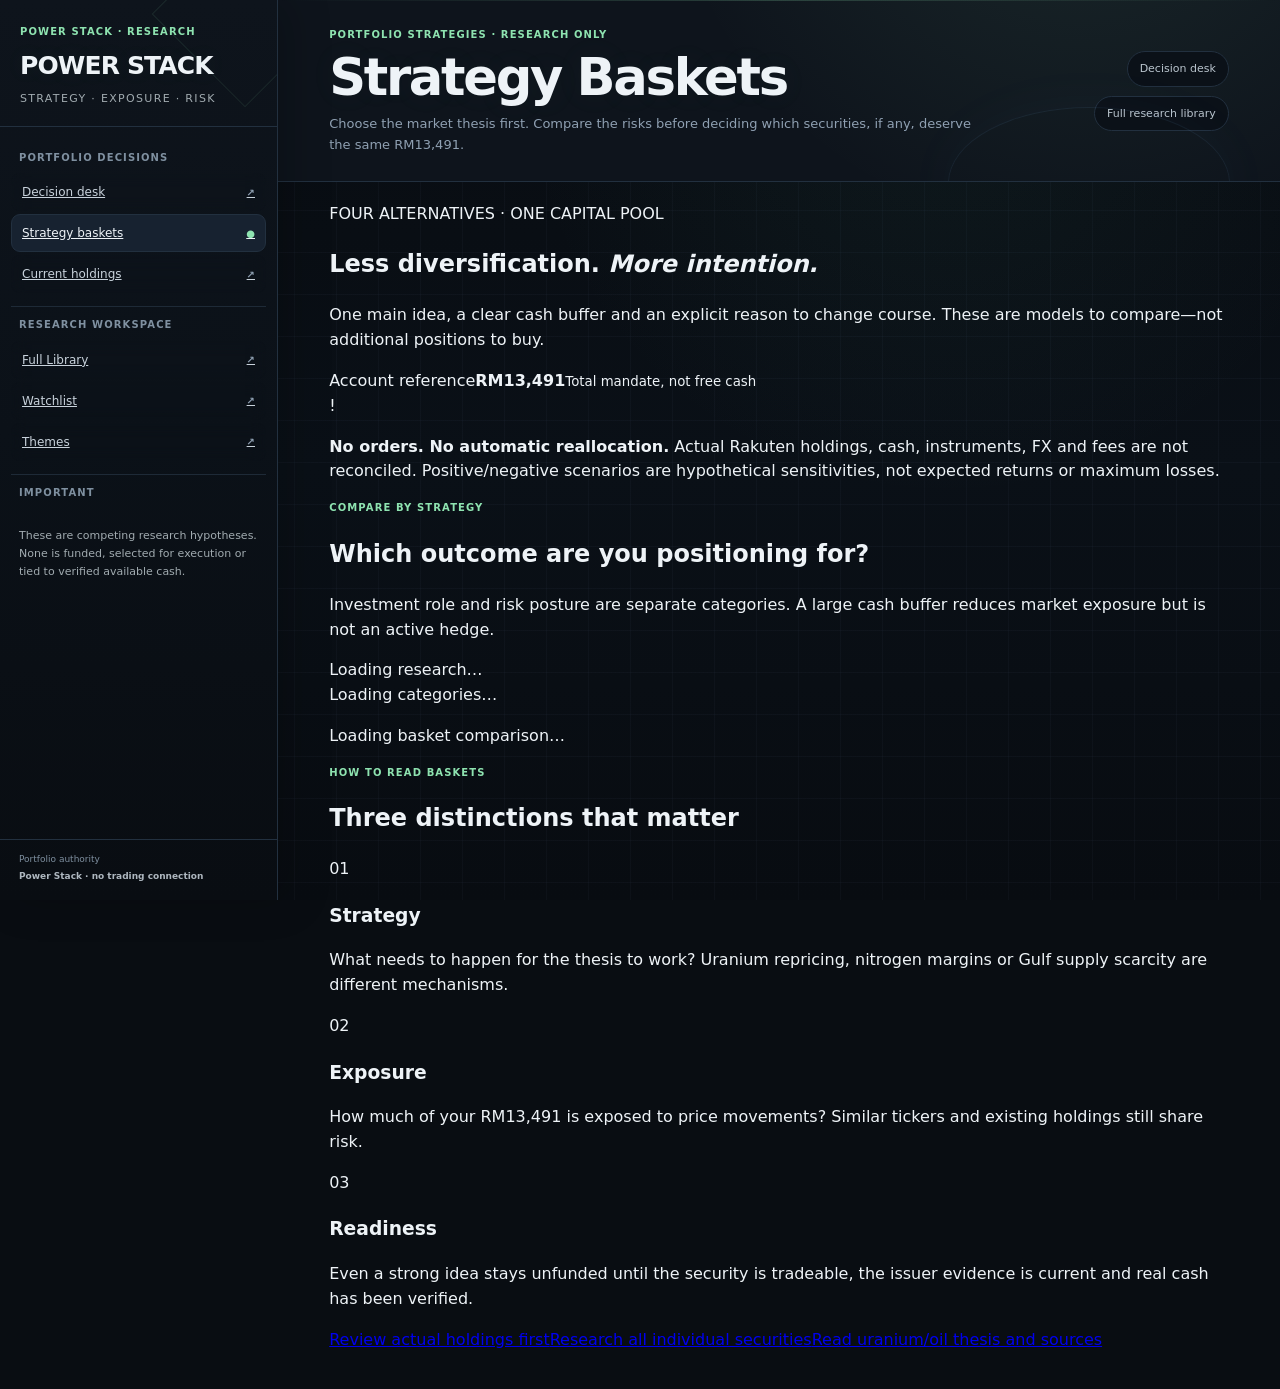
==== baskets.html @ 25b66f62 "Add dedicated research Basket Lab with explicit portfolio role and risk categories" ====
<!doctype html>
<html lang="en">
<head>
<meta charset="utf-8">
<meta name="viewport" content="width=device-width,initial-scale=1">
<meta name="description" content="Compare four mutually exclusive, research-only RM13,491 Power Stack portfolio strategies by conviction, risk and evidence gates.">
<title>Strategy Baskets · Power Stack</title>
<link rel="stylesheet" href="styles.css">
<link rel="stylesheet" href="ps-ux.css">
<link rel="stylesheet" href="baskets.css">
</head>
<body class="ps-deep-ux">
<div class="app-shell">
<aside class="sidebar">
<div class="brand-block"><div class="eyebrow">POWER STACK · RESEARCH</div><div class="brand">POWER STACK</div><div class="brand-sub">STRATEGY · EXPOSURE · RISK</div></div>
<nav class="side-scroll" aria-label="Research navigation">
<section class="side-section"><div class="side-heading">Portfolio decisions</div><div class="side-nav">
<a class="nav-item" href="index.html"><span class="nav-top"><span>Decision desk</span><b>↗</b></span></a>
<a class="nav-item active" aria-current="page" href="baskets.html"><span class="nav-top"><span>Strategy baskets</span><b>●</b></span></a>
<a class="nav-item" href="holdings.html"><span class="nav-top"><span>Current holdings</span><b>↗</b></span></a>
</div></section>
<section class="side-section"><div class="side-heading">Research workspace</div><div class="side-nav">
<a class="nav-item" href="research-library.html"><span class="nav-top"><span>Full Library</span><b>↗</b></span></a>
<a class="nav-item" href="watchlist.html"><span class="nav-top"><span>Watchlist</span><b>↗</b></span></a>
<a class="nav-item" href="themes.html"><span class="nav-top"><span>Themes</span><b>↗</b></span></a>
</div></section>
<section class="side-section"><div class="side-heading">Important</div><p class="side-micro">These are competing research hypotheses. None is funded, selected for execution or tied to verified available cash.</p></section>
</nav>
<div class="side-footer"><span>Portfolio authority</span><strong>Power Stack · no trading connection</strong></div>
</aside>
<div class="workspace">
<header class="topbar basket-topbar">
<div><div class="eyebrow">PORTFOLIO STRATEGIES · RESEARCH ONLY</div><h1>Strategy Baskets</h1><p>Choose the market thesis first. Compare the risks before deciding which securities, if any, deserve the same RM13,491.</p></div>
<div class="top-actions"><a class="ghost-link" href="index.html">Decision desk</a><a class="ghost-link" href="research-library.html">Full research library</a></div>
</header>
<main class="main-content basket-main">
<section class="basket-hero" aria-label="Basket status">
<div class="basket-hero-text"><span class="basket-label">FOUR ALTERNATIVES · ONE CAPITAL POOL</span><h2>Less diversification. <em>More intention.</em></h2><p>One main idea, a clear cash buffer and an explicit reason to change course. These are models to compare—not additional positions to buy.</p></div>
<div class="basket-hero-number"><span>Account reference</span><strong>RM13,491</strong><small>Total mandate, not free cash</small></div>
</section>
<div class="basket-baseline" role="note"><span class="basket-baseline-mark" aria-hidden="true">!</span><p><strong>No orders. No automatic reallocation.</strong> Actual Rakuten holdings, cash, instruments, FX and fees are not reconciled. Positive/negative scenarios are hypothetical sensitivities, not expected returns or maximum losses.</p></div>
<section class="basket-section" aria-labelledby="basket-compare-title">
<div class="basket-heading"><div><div class="eyebrow">COMPARE BY STRATEGY</div><h2 id="basket-compare-title">Which outcome are you positioning for?</h2><p>Investment role and risk posture are separate categories. A large cash buffer reduces market exposure but is not an active hedge.</p></div><span class="basket-count" id="basket-count" aria-live="polite">Loading research…</span></div>
<div id="basket-filters" class="basket-filters" role="group" aria-label="Filter strategies"><span>Loading categories…</span></div>
<div id="basket-grid" class="basket-grid"><p class="basket-loading">Loading basket comparison…</p></div>
</section>
<section class="basket-logic" aria-labelledby="basket-logic-title">
<div class="eyebrow">HOW TO READ BASKETS</div><h2 id="basket-logic-title">Three distinctions that matter</h2>
<div class="basket-logic-grid">
<div><span class="basket-logic-symbol" aria-hidden="true">01</span><h3>Strategy</h3><p>What needs to happen for the thesis to work? Uranium repricing, nitrogen margins or Gulf supply scarcity are different mechanisms.</p></div>
<div><span class="basket-logic-symbol" aria-hidden="true">02</span><h3>Exposure</h3><p>How much of your RM13,491 is exposed to price movements? Similar tickers and existing holdings still share risk.</p></div>
<div><span class="basket-logic-symbol" aria-hidden="true">03</span><h3>Readiness</h3><p>Even a strong idea stays unfunded until the security is tradeable, the issuer evidence is current and real cash has been verified.</p></div>
</div>
</section>
<div class="basket-footer"><a href="holdings.html">Review actual holdings first</a><a href="research-library.html">Research all individual securities</a><a href="https://github.com/clydigital/power-stack/pull/54" target="_blank" rel="noopener noreferrer">Read uranium/oil thesis and sources</a></div>
</main>
</div>
</div>
<script src="baskets.js"></script>
<script src="ps-ux.js"></script>
</body>
</html>
---- styles.css ----
:root{
  --bg:#090b0d;--panel:#111418;--panel2:#0d1013;--line:#242a30;--line2:#343c45;
  --text:#f1f0ea;--muted:#929ba4;--green:#93dfb4;--green-dim:#1b3b2b;--amber:#e5c777;
  --red:#e28d8d;--blue:#8fb8df;--cream:#e9e5d8;--sidebar:278px;
}
*{box-sizing:border-box}html{background:var(--bg)}body{margin:0;background:var(--bg);color:var(--text);font-family:Inter,ui-sans-serif,system-ui,-apple-system,BlinkMacSystemFont,"Segoe UI",sans-serif}
button,input,select{font:inherit}.app-shell{min-height:100vh;display:grid;grid-template-columns:var(--sidebar) minmax(0,1fr)}
.sidebar{position:sticky;top:0;height:100vh;border-right:1px solid var(--line);background:linear-gradient(180deg,#0c0f12,#090b0d);display:flex;flex-direction:column;z-index:10}
.brand-block{padding:24px 20px 18px;border-bottom:1px solid var(--line)}.eyebrow{font-size:10px;letter-spacing:.18em;font-weight:800;color:var(--green);text-transform:uppercase}.brand{font-size:25px;font-weight:900;letter-spacing:-.045em;margin-top:7px}.brand-sub{font-size:10px;color:var(--muted);letter-spacing:.12em;margin-top:5px}
.side-scroll{padding:13px 11px 28px;overflow:auto}.side-section{padding:10px 0 13px;border-bottom:1px solid #181d22}.side-section:last-child{border-bottom:0}.side-heading{padding:0 8px 8px;font-size:9px;color:#707a84;text-transform:uppercase;letter-spacing:.13em;font-weight:800}.row-between{display:flex;justify-content:space-between;align-items:center}
.side-nav{display:grid;gap:3px}.nav-item{width:100%;border:0;background:transparent;color:#c5ccd2;padding:8px;border-radius:8px;text-align:left;cursor:pointer}.nav-item:hover{background:#12171c}.nav-item.active{background:#171d22;color:#fff}.nav-top{display:flex;justify-content:space-between;gap:10px;align-items:center;font-size:11px}.nav-top b{font-size:10px;color:#8e98a2;font-variant-numeric:tabular-nums}.nav-item.active .nav-top b{color:var(--green)}
.mini-track{height:3px;border-radius:20px;background:#20262c;margin-top:7px;overflow:hidden}.mini-fill{height:100%;display:block;border-radius:inherit;background:#66727d}.nav-item.active .mini-fill,.all-ideas .mini-fill{background:var(--green)}.all-ideas .nav-top span{font-weight:800;color:#fff}.all-ideas{border:1px solid #1f2a25;background:#101713}
.side-micro{font-size:9px;line-height:1.45;color:#6f7982;padding:8px}.live-dot{width:7px;height:7px;border-radius:50%;background:#59616a;box-shadow:0 0 0 3px #15191d}.live-dot.online{background:var(--green);box-shadow:0 0 0 3px #143023}
.pulse-row{padding:7px 8px}.pulse-label{display:flex;justify-content:space-between;gap:10px;font-size:10px;color:#b7c0c7}.pulse-label b{font-variant-numeric:tabular-nums}.pulse-track{position:relative;height:4px;margin-top:6px;border-radius:10px;background:linear-gradient(90deg,#4b2528 0 49.6%,#273039 49.6% 50.4%,#18392a 50.4% 100%);overflow:hidden}.pulse-marker{position:absolute;top:-2px;width:2px;height:8px;background:#f2eee2;box-shadow:0 0 5px #fff;transform:translateX(-1px)}
.side-footer{margin-top:auto;border-top:1px solid var(--line);padding:13px 19px 16px;font-size:9px;color:#6e7881;display:grid;gap:3px}.side-footer strong{color:#aeb7bf;font-weight:600}
.workspace{min-width:0}.topbar{min-height:145px;padding:28px clamp(24px,4vw,58px) 24px;border-bottom:1px solid var(--line);display:flex;align-items:flex-end;justify-content:space-between;gap:26px;background:radial-gradient(circle at 80% -100%,#1a2b25 0,transparent 45%),#0b0e11}.topbar h1{font-size:clamp(35px,5vw,64px);letter-spacing:-.055em;margin:7px 0 7px;line-height:.95}.topbar p{margin:0;color:var(--muted);font-size:13px}.top-actions{display:flex;align-items:center;gap:9px;flex-wrap:wrap;justify-content:flex-end}.live-badge{border:1px solid #333941;padding:8px 10px;border-radius:999px;color:#9da5ad;font-size:10px;font-weight:700;letter-spacing:.03em;display:flex;align-items:center;gap:7px}.live-badge span{width:6px;height:6px;border-radius:50%;background:#636b73}.live-badge.online{border-color:#2a4a38;color:#b9e7cb;background:#0e1a14}.live-badge.online span{background:var(--green)}.ghost-link{border:1px solid var(--line);color:#c7ced4;text-decoration:none;padding:8px 10px;border-radius:999px;font-size:10px}.ghost-link:hover{border-color:#4a555f;color:#fff}
.main-content{padding:20px clamp(18px,4vw,58px) 36px}.summary-grid{display:grid;grid-template-columns:repeat(4,minmax(0,1fr));gap:10px;margin-bottom:12px}.summary-card{border:1px solid var(--line);background:#0e1215;border-radius:11px;padding:14px 15px}.summary-card b{display:block;font-size:24px;letter-spacing:-.04em}.summary-card span{font-size:9px;text-transform:uppercase;letter-spacing:.09em;color:#79838c}.panel{border:1px solid var(--line);background:linear-gradient(180deg,#101419,#0c1013);border-radius:12px}
.context-panel{padding:17px;margin-bottom:12px}.context-head{display:flex;justify-content:space-between;gap:20px;align-items:flex-start}.context-head h2{font-size:19px;margin:5px 0 0}.context-meta{font-size:10px;color:#7e8992;text-align:right}.context-body{margin-top:15px}.context-themes{display:grid;grid-template-columns:repeat(3,minmax(0,1fr));gap:8px}.theme-signal{border:1px solid #20272d;background:#0b0f12;border-radius:9px;padding:11px}.signal-top{display:flex;justify-content:space-between;align-items:center;gap:10px}.signal-name{font-size:11px;font-weight:750}.signal-score{font-size:11px;font-variant-numeric:tabular-nums}.signal-score.pos{color:var(--green)}.signal-score.neg{color:var(--red)}.signal-score.neutral{color:#a9b1b8}.signal-track{height:5px;background:#23282d;border-radius:10px;margin:9px 0 8px;position:relative;overflow:hidden}.signal-track:after{content:"";position:absolute;left:50%;top:0;bottom:0;width:1px;background:#59616a}.signal-fill{position:absolute;top:0;bottom:0}.signal-fill.pos{left:50%;background:var(--green)}.signal-fill.neg{right:50%;background:var(--red)}.signal-driver{font-size:10px;color:#7f8992;line-height:1.4;min-height:28px}.single-context{display:grid;grid-template-columns:180px 1fr;gap:16px}.context-gauge{border:1px solid var(--line);border-radius:9px;padding:13px;background:#0b0f12}.context-gauge strong{font-size:30px;display:block;letter-spacing:-.05em}.context-gauge span{font-size:10px;color:var(--muted)}.context-copy{font-size:11px;line-height:1.55;color:#adb6be}.context-copy ul{padding-left:17px;margin:0}.context-rule{border-top:1px solid #1c2227;margin-top:14px;padding-top:10px;font-size:9px;color:#6e7881}
.control-row{display:grid;grid-template-columns:minmax(0,1fr) 220px auto;gap:8px;padding:9px;margin-bottom:10px}.search-wrap{display:flex;align-items:center;gap:8px;border:1px solid #252d34;background:#090d10;border-radius:8px;padding:0 11px;color:#68727b}.search-wrap input{width:100%;border:0;outline:0;background:transparent;color:var(--text);padding:11px 0;font-size:12px}.control-row select{border:1px solid #252d34;background:#090d10;color:#c8cfd5;border-radius:8px;padding:0 10px;font-size:11px}.result-bar{display:flex;justify-content:space-between;align-items:center;font-size:10px;color:#7e8890;margin:13px 1px 9px}.result-bar strong{color:#d9dde1}.text-button{border:0;background:transparent;color:#9da6ad;font-size:10px;cursor:pointer}.text-button:hover{color:#fff}
.idea-grid{display:grid;grid-template-columns:repeat(3,minmax(0,1fr));gap:10px}.idea-card{border:1px solid var(--line);background:linear-gradient(180deg,#101419,#0c1013);border-radius:12px;padding:14px;min-height:300px;display:flex;flex-direction:column;cursor:pointer;transition:.15s transform,.15s border-color}.idea-card:hover{transform:translateY(-2px);border-color:#3c464f}.card-head{display:flex;justify-content:space-between;gap:12px}.ticker{font-size:20px;font-weight:900;letter-spacing:-.035em}.company{font-size:10px;color:#7f8992;margin-top:2px}.status-badge{font-size:8px;text-transform:uppercase;letter-spacing:.06em;color:#a9dabc;border:1px solid #294337;background:#0d1812;border-radius:5px;padding:5px 6px;height:max-content;max-width:120px;text-align:right}.card-tags{display:flex;gap:5px;flex-wrap:wrap;margin:10px 0}.tag{font-size:8px;color:#86919a;border:1px solid #20272d;background:#090d10;border-radius:5px;padding:4px 6px}.thesis{font-size:11px;line-height:1.48;color:#c7ced4;margin:0 0 13px}.score-block{margin-top:auto;display:grid;gap:7px}.score-line{display:grid;grid-template-columns:76px minmax(0,1fr) 48px;gap:8px;align-items:center;font-size:8px;color:#78828a}.score-line b{font-size:9px;color:#c7cdd2;text-align:right;font-variant-numeric:tabular-nums}.bar-track{height:4px;border-radius:10px;background:#20262c;overflow:hidden}.bar-fill{height:100%;border-radius:inherit;background:#78838d}.bar-fill.conv{background:var(--green)}.bar-fill.context{background:var(--blue)}.bar-fill.risk{background:var(--red)}.card-foot{border-top:1px solid #1b2126;margin-top:11px;padding-top:9px;display:flex;justify-content:space-between;align-items:center;gap:8px;font-size:8px;color:#707a83}.desk-tilt.pos{color:var(--green)}.desk-tilt.neg{color:var(--red)}.desk-tilt.neutral{color:#9099a0}.empty{grid-column:1/-1;border:1px dashed var(--line2);border-radius:12px;padding:55px;text-align:center;color:var(--muted);font-size:12px}
dialog{width:min(920px,94vw);max-height:88vh;overflow:auto;background:#0c1013;color:var(--text);border:1px solid #37424c;border-radius:14px;padding:0}dialog::backdrop{background:rgba(0,0,0,.72)}.dialog-head{position:sticky;top:0;z-index:2;display:flex;justify-content:space-between;align-items:center;gap:15px;padding:17px 19px;border-bottom:1px solid var(--line);background:#0c1013ed;backdrop-filter:blur(12px)}.dialog-head h2{margin:5px 0 0;font-size:26px;letter-spacing:-.035em}.icon-btn{border:1px solid #2a3239;background:#12171c;color:#d3d8dc;border-radius:8px;width:34px;height:34px;font-size:20px;cursor:pointer}.dialog-body{padding:18px}.detail-grid{display:grid;grid-template-columns:repeat(2,minmax(0,1fr));gap:9px}.detail{border:1px solid #20272d;border-radius:9px;background:#090d10;padding:12px}.detail.full{grid-column:1/-1}.detail h3{font-size:9px;letter-spacing:.1em;text-transform:uppercase;color:var(--green);margin:0 0 7px}.detail p{margin:0;font-size:11px;line-height:1.55;color:#bec6cc}.source-link{display:block;color:var(--blue);text-decoration:none;font-size:10px;margin:5px 0}.source-link:hover{text-decoration:underline}.footer{padding:0 clamp(18px,4vw,58px) 34px;color:#656f77;font-size:9px}
@media(max-width:1180px){.idea-grid{grid-template-columns:repeat(2,minmax(0,1fr))}.context-themes{grid-template-columns:repeat(2,minmax(0,1fr))}}
@media(max-width:900px){.app-shell{grid-template-columns:1fr}.sidebar{position:relative;height:auto;border-right:0;border-bottom:1px solid var(--line)}.side-scroll{display:grid;grid-template-columns:repeat(2,minmax(0,1fr));gap:6px;overflow:visible}.brand-block{padding:18px 16px 12px}.side-footer{display:none}.topbar{min-height:auto;padding-top:22px}.summary-grid{grid-template-columns:repeat(2,minmax(0,1fr))}}
@media(max-width:650px){.side-scroll{grid-template-columns:1fr}.topbar{align-items:flex-start;flex-direction:column}.top-actions{justify-content:flex-start}.main-content{padding-left:12px;padding-right:12px}.summary-grid{grid-template-columns:repeat(2,minmax(0,1fr))}.context-themes,.idea-grid{grid-template-columns:1fr}.control-row{grid-template-columns:1fr}.control-row select{min-height:40px}.single-context{grid-template-columns:1fr}.detail-grid{grid-template-columns:1fr}.detail.full{grid-column:auto}.status-badge{max-width:100px}.footer{padding-left:12px;padding-right:12px}}


/* Transparent Live Desk rationale */
.ticker-row{display:flex;align-items:center;gap:8px;flex-wrap:wrap}.live-chip{display:inline-flex;align-items:center;border:1px solid #303840;border-radius:999px;padding:3px 6px;font-size:7px;font-weight:850;letter-spacing:.07em;white-space:nowrap}.live-chip.pos{color:var(--green);border-color:#2c4d3b;background:#0d1913}.live-chip.neg{color:var(--red);border-color:#513033;background:#1a1011}.live-chip.neutral{color:#9da6ad}.live-chip.stale{color:var(--amber);border-color:#50462c;background:#18150d}.live-badge.stale{border-color:#54492d;color:var(--amber);background:#17140d}.live-badge.stale span,.live-dot.stale{background:var(--amber)}.live-dot.stale{box-shadow:0 0 0 3px #2d2718}.pulse-row.stale{opacity:.52}.stale-text{color:var(--amber)}.stale-panel{opacity:.62}.signal-freshness{margin-top:7px;font-size:8px;color:#5f6972;text-transform:uppercase;letter-spacing:.05em}
.conviction-compare{display:grid;grid-template-columns:minmax(110px,1fr) 28px minmax(150px,1fr) auto;align-items:center;gap:10px;border:1px solid #28313a;background:linear-gradient(90deg,#0d1310,#0b1014);border-radius:11px;padding:13px 15px;margin-bottom:10px}.conviction-compare>div:not(.compare-arrow):not(.big-live-chip){display:grid;gap:3px}.conviction-compare span{font-size:8px;letter-spacing:.1em;color:#707b84;font-weight:800}.conviction-compare b{font-size:26px;letter-spacing:-.05em}.compare-arrow{color:#59646d;text-align:center}.big-live-chip{border:1px solid #303941;border-radius:999px;padding:7px 9px;font-size:9px;font-weight:850;white-space:nowrap}.big-live-chip.pos{color:var(--green);border-color:#2c4d3b;background:#0d1913}.big-live-chip.neg{color:var(--red);border-color:#513033;background:#1a1011}.big-live-chip.neutral{color:#a5adb4}.big-live-chip.stale{color:var(--amber);border-color:#50462c;background:#18150d}
.live-rationale{background:linear-gradient(180deg,#0b1110,#090d10)}.formula-line{font-size:9px;color:#7d8890;border-bottom:1px solid #1d2429;padding:0 0 10px;margin-bottom:7px}.formula-line b{color:#cbd2d7}.reason-list{display:grid}.reason-row{display:grid;grid-template-columns:58px minmax(0,1fr);gap:11px;padding:11px 0;border-bottom:1px solid #1a2025}.reason-row:last-child{border-bottom:0}.reason-delta{font-size:16px;font-weight:900;font-variant-numeric:tabular-nums;letter-spacing:-.03em;padding-top:1px}.reason-delta.pos{color:var(--green)}.reason-delta.neg{color:var(--red)}.reason-delta.neutral{color:#9ca5ac}.reason-copy b{display:block;font-size:11px;color:#dce1e4}.reason-copy p{margin:4px 0 6px!important;color:#aab3ba!important;font-size:10px!important}.reason-meta{display:flex;gap:7px;flex-wrap:wrap;font-size:8px;color:#69747c;text-transform:uppercase;letter-spacing:.04em}.reason-meta span:not(:last-child):after{content:' ·';color:#3c444a}.reason-meta a{color:var(--blue);text-decoration:none}.reason-empty{font-size:10px;color:#8e989f;padding:7px 0}.stale-callout{display:grid;gap:4px;border:1px solid #4a412c;background:#15130d;border-radius:8px;padding:10px 11px}.stale-callout b{font-size:10px;color:var(--amber)}.stale-callout span{font-size:9px;line-height:1.5;color:#9d9278}.watch-block{margin-top:12px;border-top:1px solid #1d2429;padding-top:10px}.watch-title{font-size:8px;color:var(--amber);text-transform:uppercase;letter-spacing:.1em;font-weight:850;margin-bottom:5px}.watch-row{display:grid;grid-template-columns:96px 1fr;gap:9px;padding:8px 0;border-bottom:1px solid #171d21}.watch-row>span{font-size:8px;color:#81785e;text-transform:uppercase;letter-spacing:.05em}.watch-row b{font-size:10px;color:#c7cdd1}.watch-row p{margin:3px 0!important;font-size:9px!important;color:#89939a!important}.watch-row small{color:#69737b;font-size:8px}
@media(max-width:650px){.conviction-compare{grid-template-columns:1fr 24px 1fr}.big-live-chip{grid-column:1/-1;width:max-content}.reason-row{grid-template-columns:50px minmax(0,1fr)}.watch-row{grid-template-columns:1fr}}


/* Card / Row view */
.view-toggle{display:flex;align-items:stretch;border:1px solid #252d34;background:#090d10;border-radius:8px;padding:3px;gap:2px}
.view-button{border:0;background:transparent;color:#77828b;border-radius:5px;padding:0 10px;min-height:34px;font-size:10px;font-weight:750;cursor:pointer;display:flex;align-items:center;justify-content:center;gap:5px;white-space:nowrap}
.view-button:hover{color:#d5dadd;background:#12181d}.view-button.active{color:#e8ecef;background:#20272d;box-shadow:0 0 0 1px #303942 inset}
.idea-row-view{min-width:0}.idea-table-wrap{overflow-x:auto;border:1px solid var(--line);border-radius:12px;background:#0b0f12;scrollbar-color:#313940 #11161a}.idea-table{min-width:1060px;padding:0 8px 8px}
.idea-table-head,.idea-row{display:grid;grid-template-columns:minmax(225px,1.45fr) repeat(6,minmax(115px,1fr));gap:8px;align-items:center}
.idea-table-head{position:sticky;top:0;z-index:1;background:#0b0f12;border-bottom:1px solid #252c32;padding:8px 4px}
.row-sort{width:100%;border:0;background:transparent;color:#707b84;padding:7px 5px;text-align:left;font-size:8px;text-transform:uppercase;letter-spacing:.065em;font-weight:800;cursor:pointer;display:flex;align-items:center;justify-content:space-between;gap:5px}
.row-sort:hover,.row-sort.active{color:#d9dee2}.row-sort.active b{color:var(--green)}.row-sort b{font-size:10px;color:#555f67}
.idea-row{border:1px solid transparent;border-bottom-color:#1b2227;padding:11px 4px;cursor:pointer;transition:.14s background,.14s border-color;outline:0}
.idea-row:hover{background:#11171b;border-color:#303a42;border-radius:8px}.idea-row:focus-visible{background:#11171b;border-color:var(--blue);border-radius:8px;box-shadow:0 0 0 2px #172c3d}
.row-stock{min-width:0;padding:0 6px;display:grid;gap:2px}.row-stock-top{display:flex;align-items:center;gap:7px}.row-stock strong{font-size:15px;letter-spacing:-.02em}.row-stock>span{color:#a9b2b9;font-size:10px;white-space:nowrap;overflow:hidden;text-overflow:ellipsis}.row-stock small{color:#69747c;font-size:8px;white-space:nowrap;overflow:hidden;text-overflow:ellipsis}
.row-score{padding:0 5px}.row-meter{display:grid;grid-template-columns:minmax(54px,1fr) 37px;gap:7px;align-items:center}.row-meter-track{height:5px;background:#22292f;border-radius:999px;overflow:hidden}.row-meter-fill{display:block;height:100%;border-radius:inherit;background:#7d8992}.row-meter-fill.conv{background:var(--green)}.row-meter-fill.context{background:var(--blue)}.row-meter-fill.risk{background:var(--red)}.row-meter-fill.dependency{background:#9a88d1}.row-meter-fill.cycle{background:var(--amber)}.row-meter-fill.spec{background:#d07aa1}.row-meter b{font-size:10px;color:#d6dce0;text-align:right;font-variant-numeric:tabular-nums}.row-meter small{font-size:7px;color:#68737c;font-weight:600}
.idea-row-view .empty{display:block}
@media(max-width:900px){.control-row{grid-template-columns:minmax(0,1fr) 205px}.view-toggle{grid-column:1/-1;width:max-content}}
@media(max-width:650px){.control-row{grid-template-columns:1fr}.view-toggle{grid-column:auto;width:100%}.view-button{flex:1}.idea-table-wrap{margin-left:-1px;margin-right:-1px}}


/* Macro Pulse */
.pulse-regime{font-size:8px;color:#69737c;margin-top:4px;text-transform:uppercase;letter-spacing:.06em}
.macro-section+.macro-section{margin-top:18px;padding-top:16px;border-top:1px solid #1c2227}
.macro-section-title{font-size:9px;letter-spacing:.14em;text-transform:uppercase;color:#75808a;font-weight:800;margin-bottom:9px}

/* Research Vault visual alignment — 2026-08-19 */
:root{
  --bg:#090d12;
  --panel:#111821;
  --panel2:#0e141c;
  --line:#22303f;
  --line2:#314356;
  --text:#eef3f7;
  --muted:#8fa0b2;
  --green:#8ee3b0;
  --green-dim:#173525;
  --amber:#f3c568;
  --red:#ff8c8c;
  --blue:#85b8ff;
  --cream:#eef3f7;
  --chip:#172230;
}
html{background:var(--bg)}
body{
  background:linear-gradient(180deg,#080c11 0%,#0b1016 55%,#090d12 100%);
  color:var(--text);
  font-family:"Inter",ui-sans-serif,system-ui,-apple-system,BlinkMacSystemFont,"Segoe UI",sans-serif;
  -webkit-font-smoothing:antialiased;
  text-rendering:optimizeLegibility;
}
.sidebar{
  border-right-color:var(--line);
  background:linear-gradient(180deg,#0e141c 0%,#0b1118 48%,#090d12 100%);
}
.brand-block,.side-footer{border-color:var(--line)}
.brand{letter-spacing:-.035em;color:var(--text)}
.brand-sub{color:var(--muted)}
.side-section{border-bottom-color:#1e2a37}
.side-heading{color:#7f90a0;font-size:10px;letter-spacing:.14em}
.nav-item{color:#c8d2db;border:1px solid transparent;border-radius:9px}
.nav-item:hover{background:#121a24;border-color:#1e2a37}
.nav-item.active{background:var(--chip);border-color:var(--line);color:var(--text)}
.nav-top{font-size:12px}.nav-top b{color:var(--muted)}
.all-ideas{background:#111821;border-color:#284032}
.mini-track{background:#1e2a37;height:4px}.mini-fill{background:#607487}.nav-item.active .mini-fill,.all-ideas .mini-fill{background:var(--green)}
.side-micro,.side-footer{color:#7f90a0}
.live-dot{box-shadow:0 0 0 3px #172230}
.topbar{
  border-bottom-color:var(--line);
  background:radial-gradient(circle at 80% -100%,rgba(142,227,176,.10) 0%,transparent 48%),#0e141c;
}
.topbar h1{font-size:clamp(32px,4vw,52px);letter-spacing:-.045em;font-weight:900}
.topbar p{color:var(--muted);font-size:13px}
.live-badge,.ghost-link{border-color:var(--line);background:#0b1118;color:#b9c4cd}
.ghost-link:hover{border-color:#3b5168}
.summary-card,.panel{
  background:var(--panel);
  border-color:var(--line);
  box-shadow:0 1px 0 rgba(255,255,255,.018) inset;
}
.summary-card{border-radius:14px;padding:15px}
.summary-card b{font-size:24px}.summary-card span{color:var(--muted);font-size:10px}
.context-panel{border-radius:14px}
.theme-signal,.context-gauge{
  background:var(--panel2);
  border-color:#1e2a37;
  border-radius:10px;
}
.signal-name{font-size:12px}.signal-driver{color:#8fa0b2}.signal-freshness{color:#6f8090}
.signal-track,.bar-track,.row-meter-track{background:#1e2a37}
.control-row{border-radius:14px}
.search-wrap,.control-row select,.view-toggle{
  background:#0a1017;
  border-color:var(--line);
  border-radius:10px;
}
.search-wrap input{font-size:13px}.control-row select{font-size:12px}
.view-button{border-radius:7px}.view-button:hover{background:#121a24}.view-button.active{background:var(--chip);box-shadow:0 0 0 1px var(--line) inset}
.idea-card{
  background:linear-gradient(180deg,#121a24 0%,#0e151e 100%);
  border-color:var(--line);
  border-radius:15px;
  padding:15px;
  box-shadow:0 1px 0 rgba(255,255,255,.018) inset;
}
.idea-card:hover{border-color:#3a5065;transform:translateY(-1px)}
.ticker{font-size:21px;letter-spacing:-.025em}.company{font-size:11px;color:var(--muted)}
.status-badge{
  color:var(--green);
  border-color:#284b39;
  background:#101c16;
  border-radius:7px;
  font-size:9px;
}
.tag{
  background:#0a1118;
  border-color:#1e2a37;
  border-radius:7px;
  color:var(--muted);
  font-size:9px;
  padding:5px 7px;
}
.thesis{font-size:12.5px;line-height:1.52;color:#dce5ed}
.score-line{font-size:9px;color:#8192a2}.score-line b{font-size:10px;color:#dce5ed}
.card-foot{border-top-color:#1e2a37;color:#7f90a0;font-size:9px}
.live-chip{border-color:var(--line);background:#0a1118;font-size:8px}
.idea-table-wrap{background:#0e141c;border-color:var(--line);border-radius:14px}
.idea-table-head{background:#0e141c;border-bottom-color:var(--line)}
.idea-row{border-bottom-color:#1e2a37}
.idea-row:hover{background:#121a24;border-color:#314356}
.row-sort{color:#7f90a0;font-size:9px}.row-stock>span{color:#aebccb;font-size:11px}.row-stock small{color:#718292;font-size:9px}
.row-meter b{color:#dce5ed}
dialog{
  background:#0d141c;
  border-color:#314356;
  border-radius:16px;
}
.dialog-head{background:#0d141cf2;border-bottom-color:var(--line)}
.icon-btn{background:#111821;border-color:var(--line);border-radius:9px}
.detail{
  background:#0a1017;
  border-color:var(--line);
  border-radius:10px;
}
.detail h3{color:var(--green);font-size:10px}.detail p{color:#d8e1e9;font-size:12px}
.conviction-compare{background:linear-gradient(90deg,#101713,#0d141c);border-color:var(--line);border-radius:12px}
.live-rationale{background:linear-gradient(180deg,#0d1514,#0a1017)}
.formula-line,.reason-row,.watch-block,.watch-row{border-color:#1e2a37}
.reason-copy b{color:#e1e8ee}.reason-copy p{color:#aebbc6!important}
.reason-meta{color:#718292}.pulse-regime{color:#718292}
.empty{border-color:#314356}


/* Futuristic Research Vault pass — 2026-08-19 */
:root{
  --glow-green:rgba(142,227,176,.18);
  --glow-blue:rgba(133,184,255,.16);
  --grid-line:rgba(119,158,193,.045);
}
body{
  background:
    linear-gradient(var(--grid-line) 1px,transparent 1px),
    linear-gradient(90deg,var(--grid-line) 1px,transparent 1px),
    radial-gradient(circle at 74% 8%,rgba(80,160,139,.08),transparent 34%),
    linear-gradient(180deg,#080c11 0%,#0a1017 52%,#080c11 100%);
  background-size:42px 42px,42px 42px,auto,auto;
  background-attachment:fixed;
}
.workspace{position:relative;isolation:isolate}
.workspace:before{content:"";pointer-events:none;position:fixed;inset:0 0 auto var(--sidebar);height:1px;background:linear-gradient(90deg,transparent,var(--green),transparent);opacity:.22;z-index:20}
.sidebar{box-shadow:12px 0 40px rgba(0,0,0,.18)}
.brand-block{position:relative;overflow:hidden}
.brand-block:after{content:"";position:absolute;right:-34px;top:-52px;width:130px;height:130px;border:1px solid rgba(142,227,176,.10);transform:rotate(45deg);pointer-events:none}
.brand{font-weight:850;text-shadow:0 0 22px rgba(142,227,176,.07)}
.eyebrow,.side-heading,.macro-section-title{font-variant-numeric:tabular-nums}
.nav-item,.summary-card,.panel,.idea-card,.theme-signal,.detail,.control-row,.idea-table-wrap{backdrop-filter:blur(8px)}
.summary-card,.panel,.idea-card,.idea-table-wrap{box-shadow:0 0 0 1px rgba(255,255,255,.012) inset,0 12px 32px rgba(0,0,0,.12)}
.summary-card:hover,.idea-card:hover{box-shadow:0 0 0 1px rgba(142,227,176,.055) inset,0 16px 38px rgba(0,0,0,.18)}
.topbar{position:relative;overflow:hidden}
.topbar:after{content:"";position:absolute;right:5%;bottom:-78px;width:280px;height:150px;border:1px solid rgba(133,184,255,.08);border-radius:50%;box-shadow:0 0 60px rgba(133,184,255,.035);pointer-events:none}
.topbar h1{font-weight:850;text-shadow:0 0 35px rgba(142,227,176,.055)}
.live-badge.online{box-shadow:0 0 22px rgba(142,227,176,.06) inset}
.tag,.status-badge,.live-chip,.big-live-chip{box-shadow:0 0 0 1px rgba(255,255,255,.012) inset}
.idea-card{position:relative;overflow:hidden}
.idea-card:before{content:"";position:absolute;left:-1px;top:20px;width:2px;height:36px;background:linear-gradient(var(--green),transparent);opacity:.35}

/* Row ratings lead; segmented cartridge/ammo meters follow. */
.idea-table-wrap{border-color:#263746;background:rgba(9,15,22,.88);border-radius:14px}
.idea-table{min-width:1140px;padding:0 10px 10px}
.idea-table-head,.idea-row{grid-template-columns:minmax(235px,1.5fr) repeat(6,minmax(125px,1fr));gap:10px}
.idea-table-head{background:rgba(10,16,23,.96);border-bottom-color:#263746;padding:9px 5px;box-shadow:0 8px 24px rgba(0,0,0,.16)}
.row-sort{color:#778a9b;letter-spacing:.085em;font-size:8px}
.row-sort.active{color:#dfe8ef;text-shadow:0 0 14px rgba(142,227,176,.16)}
.idea-row{min-height:63px;border-bottom-color:#1c2a36;padding:10px 5px;transition:.16s background,.16s border-color,.16s box-shadow,.16s transform}
.idea-row:nth-child(even){background:rgba(15,23,32,.28)}
.idea-row:hover{background:linear-gradient(90deg,rgba(142,227,176,.035),rgba(133,184,255,.025));border-color:#315067;border-radius:9px;box-shadow:0 0 0 1px rgba(133,184,255,.035) inset,0 8px 22px rgba(0,0,0,.12);transform:translateX(1px)}
.row-stock strong{font-size:16px;font-weight:850;color:#f1f6f9}
.row-stock>span{color:#aab8c4}.row-stock small{color:#718394;letter-spacing:.025em}
.row-score{padding:0 5px}
.row-meter{display:grid;grid-template-columns:38px minmax(72px,1fr);gap:9px;align-items:center}
.row-meter>b{order:0;font-size:12px;color:#e7eef3;text-align:left;font-variant-numeric:tabular-nums;font-weight:800;letter-spacing:-.025em}
.row-meter small{font-size:7px;color:#647789;font-weight:650;margin-left:1px}
.row-meter-track.ammo-track{order:1;height:12px;display:grid;grid-auto-flow:column;grid-auto-columns:minmax(6px,1fr);gap:3px;background:transparent;border-radius:0;overflow:visible;align-items:stretch}
.ammo-cell{position:relative;display:block;min-width:6px;height:12px;border:1px solid #263746;border-radius:2px 5px 5px 2px;background:linear-gradient(180deg,#17232e,#111a23);overflow:hidden;box-shadow:0 1px 0 rgba(255,255,255,.025) inset}
.ammo-cell:before{content:"";position:absolute;inset:0 auto 0 0;width:var(--load);background:linear-gradient(180deg,currentColor,rgba(255,255,255,.10));opacity:.88;box-shadow:0 0 8px currentColor}
.ammo-cell:after{content:"";position:absolute;left:2px;right:2px;top:2px;height:1px;background:rgba(255,255,255,.12);border-radius:2px}
.ammo-cell.conv{color:var(--green);border-color:rgba(142,227,176,.26)}
.ammo-cell.context{color:var(--blue);border-color:rgba(133,184,255,.27)}
.ammo-cell.risk{color:var(--red);border-color:rgba(255,140,140,.25)}
.ammo-cell.dependency{color:#ae9cff;border-color:rgba(174,156,255,.24)}
.ammo-cell.cycle{color:var(--amber);border-color:rgba(243,197,104,.24)}
.ammo-cell.spec{color:#ec8fba;border-color:rgba(236,143,186,.24)}
.idea-row:hover .ammo-cell{border-color:#38516a}
.idea-row:hover .ammo-cell.conv{border-color:rgba(142,227,176,.40)}
.idea-row:hover .ammo-cell.context{border-color:rgba(133,184,255,.42)}

/* Carry the segmented, instrument-panel feel into the rest without changing layout. */
.mini-track,.bar-track,.signal-track,.pulse-track{box-shadow:0 0 0 1px rgba(255,255,255,.018) inset}
.control-row{background:linear-gradient(180deg,rgba(17,24,33,.96),rgba(13,20,28,.96));border-color:#263746}
.view-button.active{box-shadow:0 0 0 1px #37536b inset,0 0 14px rgba(133,184,255,.055)}
.search-wrap:focus-within{border-color:#3b5d75;box-shadow:0 0 0 2px rgba(133,184,255,.045),0 0 22px rgba(133,184,255,.035)}
.context-panel{background:linear-gradient(180deg,rgba(17,25,35,.96),rgba(12,19,27,.96))}
.theme-signal{position:relative;overflow:hidden}
.theme-signal:before{content:"";position:absolute;left:0;top:0;width:34px;height:1px;background:var(--green);opacity:.35}
.dialog-head{border-bottom-color:#2a3b4b}
dialog{box-shadow:0 30px 90px rgba(0,0,0,.52),0 0 0 1px rgba(133,184,255,.025) inset}
@media(max-width:900px){.workspace:before{left:0}.idea-table{min-width:1080px}}

/* Full Library: incomplete research scores are unknown, not zero. */
.score-line.score-unrated b,.row-meter.score-unrated b{color:var(--muted);font-weight:600}
.score-line.score-unrated .bar-track,.row-meter.score-unrated .row-meter-track{opacity:.38}
.score-line.score-unrated .bar-fill{width:0!important}
.idea-card .card-tags .tag:empty{display:none}
---- ps-ux.css ----
/* Power Stack navigation/readability layer. Only iconography is applied to the public advisory front page. */
.ps-icon{width:17px;height:17px;flex:0 0 17px;vertical-align:-3px;color:currentColor}
.ps-link-with-icon,.ps-link-icon-text{display:inline-flex;align-items:center;gap:7px}
.ps-icon-heading{display:flex;align-items:center;gap:10px}
.ps-icon-heading>.ps-icon{width:21px;height:21px;flex-basis:21px;color:#90cdb1}
.ps-front-icons header nav a{display:inline-flex;align-items:center;gap:7px}
.ps-front-icons .adv-title-row h2{gap:10px}
.ps-front-icons .adv-title-row h2>.ps-icon{opacity:.9}

/* Secondary research pages: prioritise legible explanations over dashboard density. */
.ps-deep-ux{line-height:1.55}
.ps-deep-ux .topbar{min-height:initial;align-items:center;padding-top:27px;padding-bottom:25px}
.ps-deep-ux .topbar h1{font-size:clamp(33px,4vw,52px);line-height:1.08;margin-bottom:8px}
.ps-deep-ux .topbar p,.ps-deep-ux .themes-top p,.ps-deep-ux .motion-top p{font-size:13px;line-height:1.65}
.ps-deep-ux .side-heading,.ps-deep-ux .eyebrow,.ps-deep-ux .meta{font-size:10px;letter-spacing:.11em}
.ps-deep-ux .side-micro,.ps-deep-ux .brand-sub{font-size:11px;line-height:1.6;color:#a1abb0}
.ps-deep-ux .nav-top{font-size:12px;line-height:1.5}
.ps-deep-ux .nav-item{min-height:38px;display:block;padding:9px 10px}
.ps-deep-ux .nav-item:focus-visible,.ps-deep-ux .ghost-link:focus-visible,.ps-deep-ux .ps-view-switch a:focus-visible{outline:2px solid #9edfb9;outline-offset:3px}
.ps-deep-ux .ghost-link{display:inline-flex;align-items:center;gap:7px;font-size:11px;line-height:1.4;padding:9px 12px}
.ps-deep-ux .summary-card span,.ps-deep-ux .context-meta,.ps-deep-ux .context-rule{font-size:11px;line-height:1.55}
.ps-deep-ux .company,.ps-deep-ux .holding-name,.ps-deep-ux .watch-name,.ps-deep-ux .theme-updated{font-size:11px;line-height:1.5;color:#adb9c1}
.ps-deep-ux .idea-card,.ps-deep-ux .holding-card,.ps-deep-ux .watch-card,.ps-deep-ux .theme-card,.ps-deep-ux .motion-card{line-height:1.6}
.ps-deep-ux .card-copy,.ps-deep-ux .card-body,.ps-deep-ux .detail p,.ps-deep-ux .theme-copy,.ps-deep-ux .theme-why,.ps-deep-ux .rank-copy{font-size:12px;line-height:1.72}
.ps-deep-ux .detail h3,.ps-deep-ux .theme-panel h3,.ps-deep-ux .kicker,.ps-deep-ux .holding-card h3{font-size:11px}
.ps-deep-ux .source-link,.ps-deep-ux .card-foot,.ps-deep-ux .footer{font-size:11px;line-height:1.6}
.ps-deep-ux .rate-home p,.ps-deep-ux .bond-home p,.ps-deep-ux .motion-home p{font-size:12px;line-height:1.7}
.ps-deep-ux .rate-chip,.ps-deep-ux .motion-home-card strong,.ps-deep-ux .bond-bucket strong,.ps-deep-ux .motion-home-card small{font-size:11px;line-height:1.55}
.ps-deep-ux .bond-metric span,.ps-deep-ux .bond-metric small,.ps-deep-ux .bond-bucket span,.ps-deep-ux .bond-bucket p,.ps-deep-ux .motion-home-card span{font-size:10px;line-height:1.55}
.ps-deep-ux .ranking th,.ps-deep-ux .ranking td{font-size:11px;line-height:1.6}
.ps-deep-ux .ranking td:nth-child(2) span{font-size:10px}
.ps-deep-ux .watch-card p,.ps-deep-ux .watch-card small,.ps-deep-ux .watch-hero-copy p,.ps-deep-ux .regime-panel p{font-size:12px;line-height:1.65}
.ps-deep-ux .watch-stat span,.ps-deep-ux .bucket-head p,.ps-deep-ux .watch-card .action-guide{font-size:11px;line-height:1.55}
.ps-deep-ux .motion-hero-copy p,.ps-deep-ux .motion-rule,.ps-deep-ux .motion-live-note,.ps-deep-ux .motion-card p,.ps-deep-ux .motion-card small{font-size:12px;line-height:1.7}
.ps-deep-ux .motion-stat span,.ps-deep-ux .filter-row button{font-size:11px;line-height:1.5}
.ps-deep-ux .premium,.ps-deep-ux .gate,.ps-deep-ux .rank-copy,.ps-deep-ux .note,.ps-deep-ux .live-meta{font-size:12px;line-height:1.7}
.ps-deep-ux .themes-main,.ps-deep-ux .motion-main,.ps-deep-ux .main-content{min-width:0}
.ps-deep-ux :is(.theme-copy,.theme-why,.motion-card,.watch-card,.holding-card,.detail,.rank-copy,.card-body) :is(p,small,span){overflow-wrap:anywhere}
.ps-deep-ux .theme-list,.ps-deep-ux .bucket-grid,.ps-deep-ux .holdings-grid,.ps-deep-ux .motion-grid{gap:14px}
.ps-deep-ux .theme-head,.ps-deep-ux .watch-card,.ps-deep-ux .motion-card,.ps-deep-ux .holding-card{padding:18px}
.ps-deep-ux .theme-copy{max-width:90ch}
.ps-deep-ux .theme-why{padding:15px 18px}
.ps-deep-ux .theme-panel{padding:16px}
.ps-deep-ux .theme-title{font-size:23px;line-height:1.2}
.ps-deep-ux .motion-top h1,.ps-deep-ux .themes-top h1{font-size:clamp(34px,5vw,60px);line-height:1.08}
.ps-deep-ux .summary-grid{gap:12px}
.ps-deep-ux .idea-card{min-height:initial}

/* Consistent wayfinding on every research page. */
.ps-research-navigator{padding:14px 0 17px;margin:0 0 20px;border-bottom:1px solid #27353b}
.ps-research-context{display:flex;align-items:center;gap:10px 15px;flex-wrap:wrap;padding:0 0 13px}
.ps-context-kicker{font-size:10px;letter-spacing:.12em;color:#90bea6;font-weight:800}
.ps-context-location{display:inline-flex;align-items:center;gap:7px;color:#eff5f0;font-weight:760;font-size:14px}
.ps-context-description{color:#9eafb3;font-size:12px}
.ps-view-switch{display:flex;flex-wrap:nowrap;align-items:center;gap:7px;overflow-x:auto;padding:2px 1px 8px;scrollbar-width:thin;scrollbar-color:#44544f transparent}
.ps-view-switch a{display:inline-flex;align-items:center;gap:7px;flex:0 0 auto;color:#b6c5c4;text-decoration:none;border:1px solid #2c3b42;border-radius:10px;padding:9px 12px;background:#111a1e;font-size:12px;white-space:nowrap;min-height:40px}
.ps-view-switch a:hover{border-color:#6b9d86;color:#e5f9ee}
.ps-view-switch a[aria-current="page"]{background:#213a30;border-color:#6b9d86;color:#c8ffdf;font-weight:780}
.ps-reading-guide{margin:8px 0 0;border:1px solid #2b4044;background:#10181b;border-radius:10px;padding:0}
.ps-reading-guide summary{display:flex;align-items:center;gap:8px;cursor:pointer;font-size:12px;line-height:1.55;padding:10px 12px;color:#acd7c1;font-weight:680;list-style:none}
.ps-reading-guide summary::-webkit-details-marker{display:none}
.ps-reading-guide summary::after{content:'+';margin-left:auto}
.ps-reading-guide[open] summary::after{content:'−'}
.ps-reading-guide p{border-top:1px solid #29383d;padding:13px 14px;margin:0;font-size:12px;line-height:1.75;color:#bccdcc;max-width:100ch}

/* The back-office holdings action brief translates ambiguous labels to conditional decisions. */
.ps-holdings-action-brief{border:1px solid #3d554d;background:linear-gradient(145deg,#12211e,#0d1417 72%);padding:22px;margin:0 0 24px;border-radius:13px}
.ps-action-brief-head{display:flex;align-items:flex-start;justify-content:space-between;gap:14px;flex-wrap:wrap;padding-bottom:16px}
.ps-action-brief-head h2{display:flex;align-items:center;gap:9px;font-size:23px;line-height:1.3;letter-spacing:-.5px;margin:6px 0 8px}
.ps-action-brief-head h2 .ps-icon{color:#a2e4c5;flex:0 0 20px}
.ps-action-brief-head p{max-width:800px;color:#abbfb6;font-size:13px;line-height:1.65}
.ps-action-brief-head a{font-size:12px;color:#b3e1c9;text-decoration:none;padding:5px 0}
.ps-action-brief-grid{display:grid;grid-template-columns:repeat(2,minmax(0,1fr));gap:11px}
.ps-holding-explainer{border:1px solid #32413d;background:#101a1b;border-radius:11px;padding:18px;min-width:0}
.ps-holding-explainer-top{display:flex;justify-content:space-between;align-items:flex-start;gap:8px;flex-wrap:wrap}
.ps-holding-explainer-top strong{font-size:16px;color:#eaf9f0}
.ps-holding-explainer-top span{font-size:10px;line-height:1.5;letter-spacing:.025em;color:#eed4a9;border:1px solid #65543a;border-radius:7px;padding:4px 7px;font-weight:750}
.ps-holding-verdict{font-weight:700;color:#e0f3e7;font-size:13px;line-height:1.65;margin:12px 0}
.ps-holding-target{display:flex;align-items:flex-start;gap:9px;padding:11px 12px;background:#182d29;border-left:2px solid #7ebda0;border-radius:6px;color:#c7e4d6;font-size:12px;line-height:1.65}
.ps-holding-target>.ps-icon{margin-top:2px;flex:0 0 17px}
.ps-holding-explainer dl{margin:14px 0;display:grid;gap:11px}
.ps-holding-explainer dt{color:#86ba9f;font-size:10px;letter-spacing:.08em;font-weight:800;text-transform:uppercase;margin-bottom:4px}
.ps-holding-explainer dd{margin:0;font-size:12px;line-height:1.7;color:#c2d2c9}
.ps-holding-explainer details{border-top:1px solid #33443f;padding-top:10px;margin-top:7px}
.ps-holding-explainer details summary{font-size:12px;color:#b5e2cc;cursor:pointer}
.ps-holding-explainer details p{font-size:12px;line-height:1.7;color:#c1d1c9;margin:10px 0}
.ps-holding-explainer details small{color:#91a79d;font-size:10px}
.ps-loading{color:#aebfba;font-size:12px}
@media(max-width:1050px){.ps-action-brief-grid{grid-template-columns:1fr}.ps-deep-ux .topbar{flex-wrap:wrap}.ps-deep-ux .top-actions{justify-content:flex-start}}
@media(max-width:720px){.ps-holdings-action-brief{padding:16px}.ps-action-brief-head h2{font-size:20px}.ps-research-context{gap:7px 12px}.ps-context-description{width:100%}.ps-deep-ux .theme-head,.ps-deep-ux .watch-card,.ps-deep-ux .motion-card,.ps-deep-ux .holding-card{padding:14px}.ps-deep-ux .theme-grid{grid-template-columns:1fr}.ps-deep-ux .detail-grid{grid-template-columns:1fr}}
@media(prefers-reduced-motion:reduce){.ps-view-switch a{transition:none}}
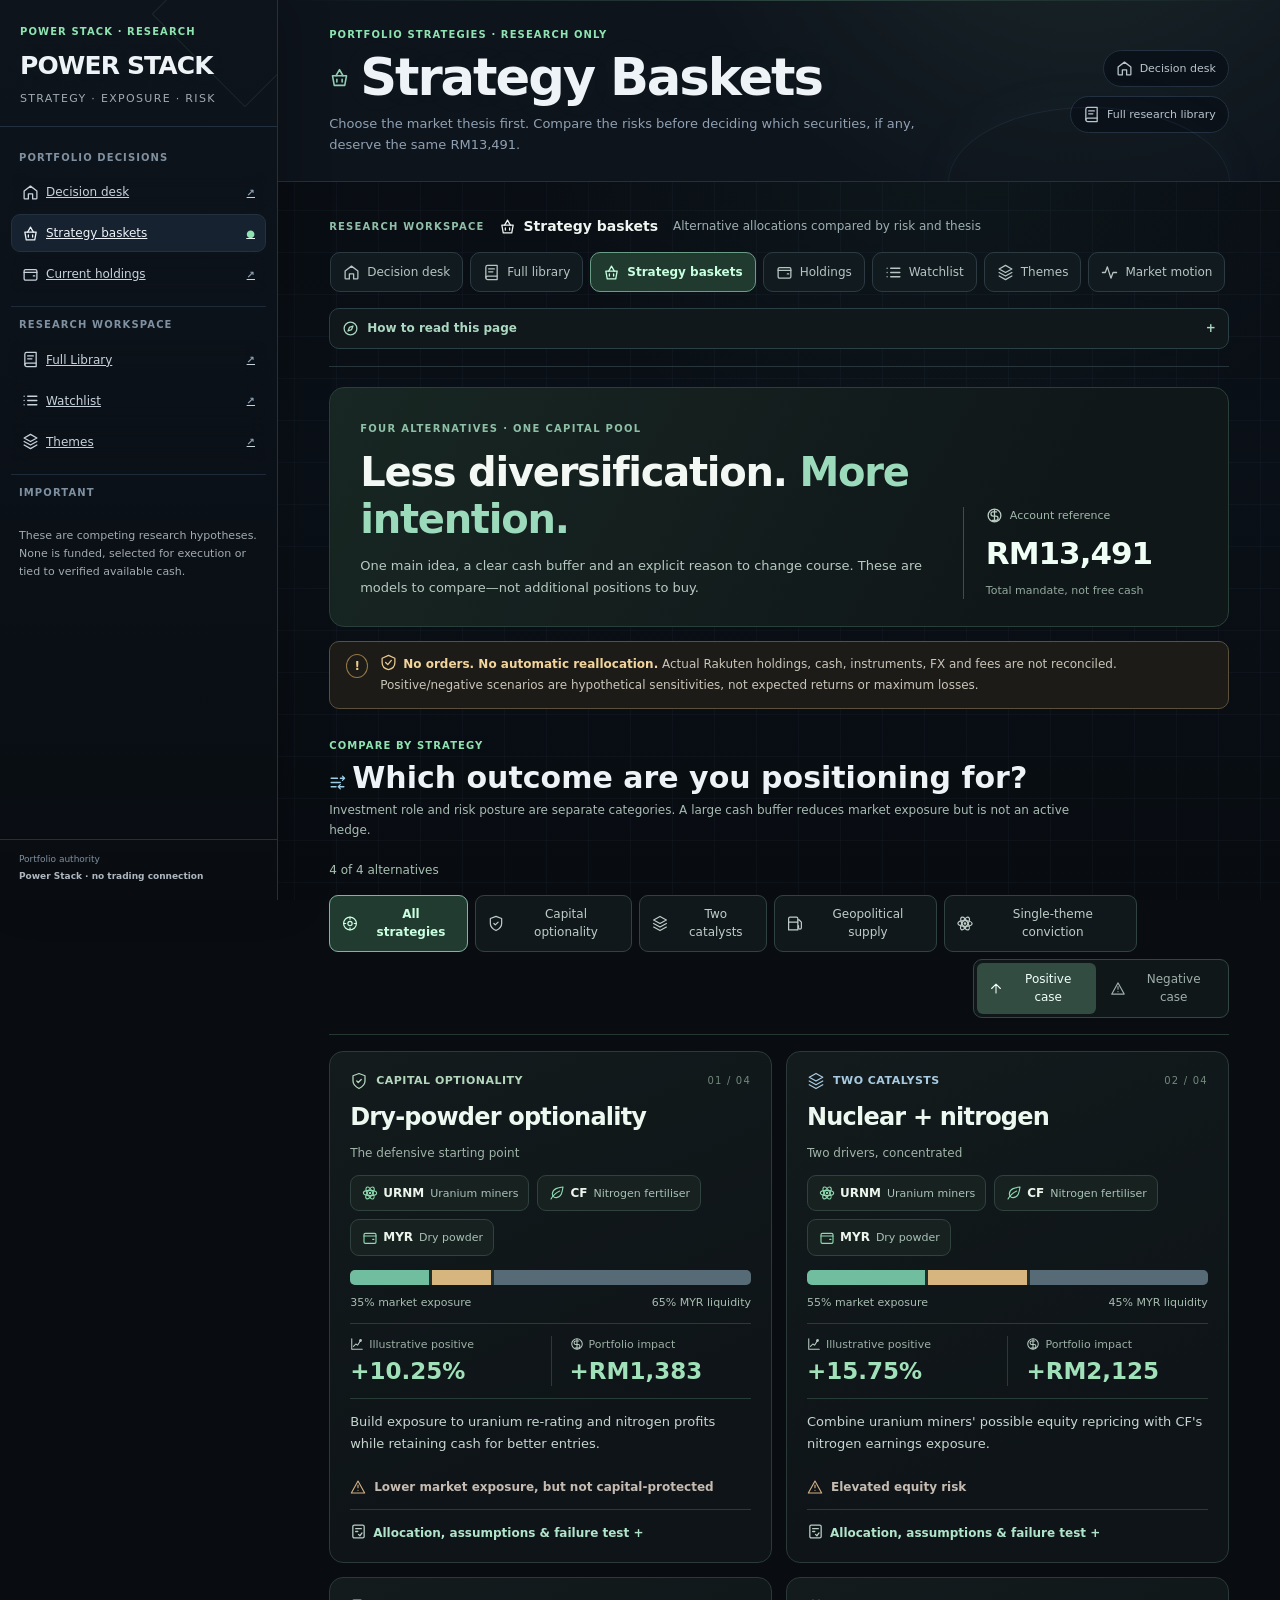
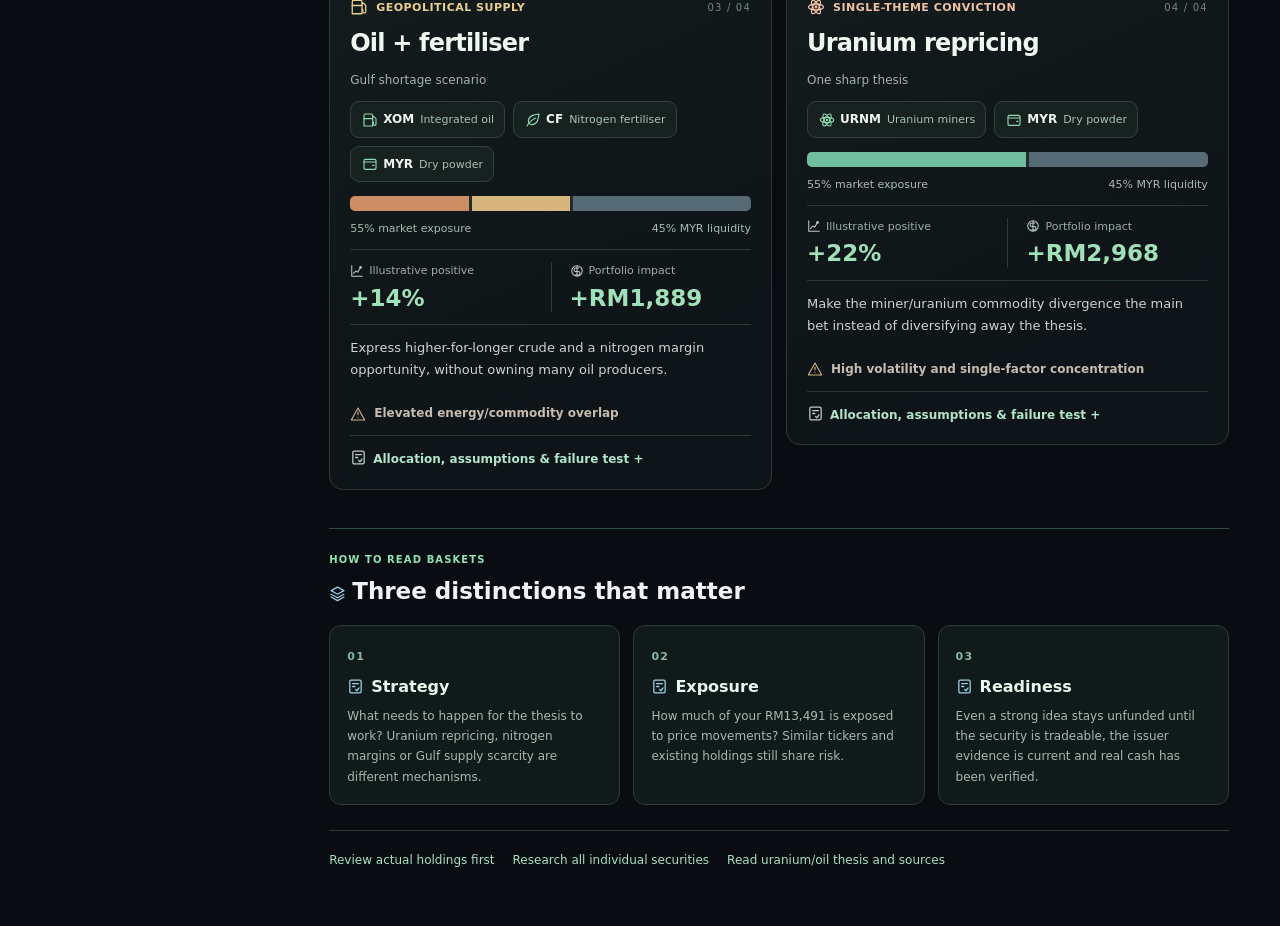
==== commit ebcbf9d6: "Enable Hybrid market iconography on baskets.html" ====
--- a/baskets.html
+++ b/baskets.html
@@ -8,6 +8,7 @@
 <link rel="stylesheet" href="styles.css">
 <link rel="stylesheet" href="ps-ux.css">
 <link rel="stylesheet" href="baskets.css">
+  <link rel="stylesheet" href="ps-market-icons.css" />
 </head>
 <body class="ps-deep-ux">
 <div class="app-shell">
@@ -58,5 +59,6 @@
 </div>
 <script src="baskets.js"></script>
 <script src="ps-ux.js"></script>
+  <script src="ps-market-icons.js"></script>
 </body>
 </html>
--- a/ps-ux.css
+++ b/ps-ux.css
@@ -89,3 +89,24 @@
 @media(max-width:1050px){.ps-action-brief-grid{grid-template-columns:1fr}.ps-deep-ux .topbar{flex-wrap:wrap}.ps-deep-ux .top-actions{justify-content:flex-start}}
 @media(max-width:720px){.ps-holdings-action-brief{padding:16px}.ps-action-brief-head h2{font-size:20px}.ps-research-context{gap:7px 12px}.ps-context-description{width:100%}.ps-deep-ux .theme-head,.ps-deep-ux .watch-card,.ps-deep-ux .motion-card,.ps-deep-ux .holding-card{padding:14px}.ps-deep-ux .theme-grid{grid-template-columns:1fr}.ps-deep-ux .detail-grid{grid-template-columns:1fr}}
 @media(prefers-reduced-motion:reduce){.ps-view-switch a{transition:none}}
+
+
+/* Strategy and exposure categorisation: source classification only, not a risk score. */
+.ps-front-icons .ps-basket-link{display:inline-flex;align-items:center;gap:8px}
+.ps-front-icons .adv-title-row>.adv-link-row{display:flex;align-items:center;gap:14px;flex-wrap:wrap}
+.ps-basket-link .ps-icon{color:#9fd9b9;width:17px;height:17px}
+.ps-exposure-explainer{display:flex;align-items:center;justify-content:space-between;gap:14px;flex-wrap:wrap;padding:15px 17px;margin-bottom:17px;border:1px solid #345147;border-radius:11px;background:#13211e}
+.ps-exposure-explainer>div{display:flex;flex-direction:column;gap:5px;min-width:0}
+.ps-exposure-explainer strong{color:#c2ebd3;font-size:13px}
+.ps-exposure-explainer span{color:#a9c1b4;font-size:12px;line-height:1.7}
+.ps-exposure-explainer b{color:#d6efe2}
+.ps-exposure-explainer a{color:#b9e9d2;font-size:12px;font-weight:700;text-decoration:none}
+.ps-exposure-explainer a:hover{text-decoration:underline}
+.ps-link-icon-text .ps-exposure-icon{width:15px;height:15px;flex:0 0 15px;color:#9acdb2}
+.ps-exposure-tag{display:inline-flex;align-items:center;gap:6px;color:#bee6cb;border-color:#345849}
+.ps-exposure-tag .ps-exposure-icon{width:14px;height:14px}
+.ps-deep-ux .card-tags{gap:5px}
+.ps-deep-ux #exposureNav .nav-item .ps-link-icon-text{display:inline-flex;align-items:center;gap:7px}
+.ps-deep-ux #exposureNav .nav-item.active{background:#1e382d;border-color:#4b7c63;color:#e0f5e9}
+.ps-deep-ux .ps-research-navigator{scroll-margin-top:20px}
+@media(max-width:660px){.ps-exposure-explainer{padding:13px}.ps-front-icons .adv-title-row>.adv-link-row{gap:9px}}
--- a/baskets.css
+++ b/baskets.css
@@ -0,0 +1,53 @@
+/* Power Stack Strategy Baskets: exploratory decision support, no trading actions. */
+.basket-topbar{align-items:center}.basket-topbar h1{letter-spacing:-.04em}.basket-topbar p{max-width:720px}
+.basket-main{max-width:1570px;margin:auto}.basket-icon{width:18px;height:18px;flex:0 0 18px;vertical-align:middle}
+.basket-hero{display:grid;grid-template-columns:minmax(0,1fr) 235px;gap:24px;align-items:end;border:1px solid #294039;background:linear-gradient(120deg,#182723,#101719 76%);border-radius:15px;padding:27px 30px;margin:0 0 14px}
+.basket-label{font-size:10px;color:#8ec0a7;letter-spacing:.13em;font-weight:800}
+.basket-hero h2{font-size:clamp(26px,3.4vw,40px);letter-spacing:-1.25px;margin:9px 0 12px;color:#f3f8f4;line-height:1.18}
+.basket-hero h2 em{color:#9bdbbc;font-style:normal}.basket-hero p{color:#b8c9c2;font-size:13px;line-height:1.7;max-width:750px;margin:0}
+.basket-hero-number{border-left:1px solid #355349;padding-left:22px}.basket-hero-number span{font-size:11px;color:#a1b8ad}.basket-hero-number strong{display:block;font-size:31px;letter-spacing:-1px;color:#f0fff5;font-variant-numeric:tabular-nums;margin:5px 0}.basket-hero-number small{display:block;color:#92a99e;font-size:11px}
+.basket-baseline{display:flex;gap:12px;align-items:flex-start;padding:12px 16px;border:1px solid #5a503b;border-radius:10px;background:#1c1b17}
+.basket-baseline-mark{font-size:12px;font-weight:900;line-height:22px;flex:0 0 22px;text-align:center;border:1px solid #957a48;border-radius:50%;color:#e9c98c}
+.basket-baseline p{margin:0;color:#c9c5b8;font-size:12px;line-height:1.75}.basket-baseline strong{color:#f3d59c}
+.basket-section{margin-top:29px}.basket-heading{display:flex;justify-content:space-between;gap:20px;align-items:center;flex-wrap:wrap;margin-bottom:15px}.basket-heading h2{font-size:clamp(22px,2.6vw,30px);line-height:1.25;margin:5px 0}.basket-heading p{color:#a8bbb3;line-height:1.65;font-size:12px;max-width:780px;margin:0}.basket-count{color:#a8bfb0;font-variant-numeric:tabular-nums;font-size:12px}
+.basket-filters{display:flex;align-items:center;gap:7px;flex-wrap:wrap;border-bottom:1px solid #263731;padding-bottom:16px;margin-bottom:16px}
+.basket-filter{appearance:none;background:#10181b;color:#bfcdc8;border:1px solid #314340;border-radius:9px;padding:9px 11px;min-height:40px;display:inline-flex;align-items:center;gap:7px;cursor:pointer;font-size:12px}
+.basket-filter[aria-pressed=true]{border-color:#7cb69b;color:#caffdf;background:#213b31;font-weight:800}.basket-filter:hover{border-color:#6c9583}.basket-filter .basket-icon{width:17px;height:17px}
+.basket-scenario-toggle{display:inline-flex;gap:3px;margin-left:auto;border:1px solid #334642;background:#101719;padding:3px;border-radius:9px}
+.basket-scenario-toggle button{border:0;background:transparent;color:#9eafab;display:inline-flex;align-items:center;gap:6px;cursor:pointer;padding:7px 10px;border-radius:6px;font-size:12px;min-height:35px}
+.basket-scenario-toggle button[aria-pressed=true]{background:#324c41;color:#f1fffa}.basket-scenario-toggle button[data-mode=negative][aria-pressed=true]{background:#4c3734;color:#ffe0db}
+.basket-scenario-toggle .basket-icon{width:15px;height:15px}
+.basket-grid{display:grid;grid-template-columns:repeat(2,minmax(0,1fr));gap:14px;align-items:start}.basket-loading{color:#a0b4a8}
+.basket-card{min-width:0;border:1px solid #2b3a38;background:linear-gradient(156deg,#131b1d,#0e1417 72%);border-radius:14px;padding:20px;display:flex;flex-direction:column;gap:12px}
+.basket-card:hover{border-color:#507e69}.basket-card-head{display:flex;align-items:center;justify-content:space-between;gap:14px}
+.basket-category{display:inline-flex;gap:8px;align-items:center;font-size:11px;font-weight:800;color:#acddc4;text-transform:uppercase;letter-spacing:.045em}
+.basket-category-defensive{color:#b3d6bd}.basket-category-high-conviction{color:#eec2a3}.basket-category-event{color:#ead08e}.basket-category-two-drivers{color:#a8cbe2}
+.basket-card-index{font-size:10px;letter-spacing:.12em;color:#71887c}
+.basket-card h3{font-size:24px;letter-spacing:-.8px;line-height:1.22;margin:1px 0 0;color:#edf9f0}
+.basket-subtitle{font-size:12px;color:#9fb4a8;margin:0}
+.basket-card-chips{display:flex;align-items:stretch;gap:8px;flex-wrap:wrap}
+.basket-asset{display:flex;align-items:center;gap:6px;padding:8px 10px;border:1px solid #30423d;border-radius:9px;background:#162120;font-size:11px;color:#a9c1b5;flex-wrap:wrap}
+.basket-asset strong{color:#edf5ed;font-size:12px}.basket-asset-icon{display:inline-flex;color:#8fd9b0}.basket-asset-icon .basket-icon{width:16px;height:16px}
+.basket-card-allocation{margin-top:2px}
+.basket-bar{display:flex;gap:3px;overflow:hidden;background:#222e2b;height:15px;border-radius:5px;width:100%}
+.basket-segment{height:100%;min-width:0}.basket-segment-urnm{background:#71bda0}.basket-segment-cf{background:#d6b67e}.basket-segment-xom{background:#cd8e64}.basket-segment-myr{background:#566b75}
+.basket-bar-legend{display:flex;justify-content:space-between;gap:10px;font-size:11px;color:#a7bdb0;margin-top:9px}
+.basket-card-outcome{display:grid;grid-template-columns:1fr 1fr;border-top:1px solid #293b35;border-bottom:1px solid #293b35;padding:12px 0}
+.basket-card-outcome>div{display:flex;gap:5px;flex-direction:column}.basket-card-outcome>div:last-child{border-left:1px solid #293b35;padding-left:18px}
+.basket-card-outcome span{font-size:11px;color:#9aafa4}.basket-card-outcome strong{font-size:23px;line-height:1.2;font-variant-numeric:tabular-nums}
+.basket-gain{color:#a1e1ba}.basket-loss{color:#efaaaa}
+.basket-case{font-size:13px;line-height:1.7;color:#c7d6cf;margin:0;min-height:55px}
+.basket-risk{margin:0;display:flex;gap:8px;align-items:flex-start;font-size:12px;color:#c6bbb1;line-height:1.6}
+.basket-risk strong{font-weight:650}.basket-risk .basket-icon{width:16px;height:16px;color:#d4b084}
+.basket-evidence{margin-top:auto;border-top:1px solid #2b3a35;padding-top:13px}.basket-evidence summary{cursor:pointer;color:#b1e5ca;font-size:12px;font-weight:800;list-style:none}.basket-evidence summary::-webkit-details-marker{display:none}.basket-evidence summary:after{content:' +';font-weight:900}.basket-evidence[open] summary:after{content:' −'}
+.basket-details{margin-top:12px;padding:13px;border:1px solid #30463f;background:#101d1b;border-radius:10px}
+.basket-details table{width:100%;border-collapse:collapse;font-size:12px}.basket-details th{font-size:10px;text-transform:uppercase;color:#829d90;font-weight:750;padding:6px 0 10px;text-align:left}.basket-details th:not(:first-child),.basket-details td:not(:first-child){text-align:right}.basket-details td{border-top:1px solid #294038;padding:10px 0;color:#cfddd5}.basket-details td:first-child{display:flex;align-items:center;gap:7px;flex-wrap:wrap}.basket-details td span{color:#91a99a;font-size:11px}.basket-details .basket-icon{width:16px;height:16px;color:#9dcab0}.basket-num{font-variant-numeric:tabular-nums}
+.basket-evidence-row{border-top:1px solid #263a33;padding-top:11px;margin-top:9px}.basket-evidence-row strong{color:#b4ddc7;font-size:11px}.basket-evidence-row p{font-size:12px;line-height:1.75;color:#bdcfc3;margin:5px 0 0}
+.basket-logic{margin-top:38px;border-top:1px solid #344c41;padding-top:23px}.basket-logic h2{font-size:23px;margin:7px 0 15px}
+.basket-logic-grid{display:grid;grid-template-columns:repeat(3,minmax(0,1fr));gap:13px}.basket-logic-grid>div{border:1px solid #2b3d35;border-radius:12px;padding:17px;background:#101a1b}
+.basket-logic-symbol{font-size:11px;color:#85b99d;letter-spacing:.12em;font-weight:900}.basket-logic-grid h3{font-size:16px;margin:7px 0 6px;color:#e9f6ed}
+.basket-logic-grid p{font-size:12px;line-height:1.7;color:#a8b9ad;margin:0}
+.basket-footer{display:flex;flex-wrap:wrap;gap:10px 18px;border-top:1px solid #293a33;padding:20px 0;margin-top:25px}.basket-footer a{color:#a7e0c1;text-decoration:none;font-size:12px}.basket-footer a:hover{text-decoration:underline}
+@media(max-width:1100px){.basket-grid{grid-template-columns:1fr}.basket-card-outcome strong{font-size:21px}.basket-scenario-toggle{margin-left:0}}
+@media(max-width:750px){.basket-hero{grid-template-columns:1fr;padding:20px}.basket-hero-number{border-left:0;border-top:1px solid #355349;padding:13px 0 0}.basket-hero-number strong{font-size:27px}.basket-logic-grid{grid-template-columns:1fr}.basket-filter{font-size:11px}.basket-grid{gap:12px}.basket-card{padding:16px}.basket-card h3{font-size:21px}.basket-card-outcome strong{font-size:20px}}
+@media(prefers-reduced-motion:reduce){.basket-card{transition:none}}
--- a/ps-market-icons.css
+++ b/ps-market-icons.css
@@ -0,0 +1,109 @@
+/*
+ * Market iconography borrowed from the first-party Alchemy Live Desk Hybrid SVG set.
+ * Icons identify a concept, not signal trade eligibility or source verification.
+ * No font, emoji, network icon library or mutable market data dependency.
+ */
+:root {
+  --ps-market-neutral:#b9cec4;
+  --ps-market-info:#9ccde4;
+  --ps-market-good:#a6dfbe;
+  --ps-market-warn:#ecc993;
+  --ps-market-risk:#e7a4a1;
+}
+.ps-market-icon{width:17px;height:17px;min-width:17px;display:inline-block;vertical-align:-3px;margin-right:6px;flex-shrink:0;pointer-events:none}
+.ps-market-icon--neutral{color:var(--ps-market-neutral)}
+.ps-market-icon--info{color:var(--ps-market-info)}
+.ps-market-icon--good{color:var(--ps-market-good)}
+.ps-market-icon--warn{color:var(--ps-market-warn)}
+.ps-market-icon--risk{color:var(--ps-market-risk)}
+.ps-market-has-glyph{overflow-wrap:anywhere}
+.ps-market-tile{width:31px;height:31px;flex:0 0 31px;display:inline-grid;place-items:center;vertical-align:middle;
+  border:1px solid #355247;border-radius:9px;background:linear-gradient(148deg,#20392f,#15251f);color:#acd9bf}
+.ps-market-tile .ps-market-icon{margin:0;width:19px;height:19px;min-width:19px}
+.ps-market-tile--info{background:linear-gradient(145deg,#1e3440,#13242b);border-color:#365764}
+.ps-market-tile--warn{background:linear-gradient(145deg,#3e2d1a,#242019);border-color:#6c5434}
+.ps-market-tile--risk{background:linear-gradient(145deg,#3f2526,#25191b);border-color:#674044}
+.ps-market-tile--good{background:linear-gradient(145deg,#204333,#13291f);border-color:#467b5d}
+.ps-market-has-tile{display:inline-flex;align-items:center;gap:9px;max-width:100%}
+.ps-market-has-tile>.ps-market-tile{flex-shrink:0}
+.ps-market-has-glyph>.ps-market-icon{color:var(--ps-market-info)}
+.ps-market-has-glyph>.ps-market-icon--neutral{color:var(--ps-market-neutral)}
+.ps-market-has-glyph>.ps-market-icon--good{color:var(--ps-market-good)}
+.ps-market-has-glyph>.ps-market-icon--warn{color:var(--ps-market-warn)}
+.ps-market-has-glyph>.ps-market-icon--risk{color:var(--ps-market-risk)}
+
+/* Library. Asset glyphs are editorial sector markers, not company ratings. */
+.ps-deep-ux .idea-card .ticker.ps-market-has-tile,.ps-deep-ux .idea-row .row-stock-top strong.ps-market-has-tile{display:inline-flex;gap:9px;align-items:center;min-width:0}
+.ps-deep-ux .idea-card .card-head{gap:10px}
+.ps-deep-ux .idea-card .card-head .ticker-row{display:flex;gap:7px;align-items:center;flex-wrap:wrap}
+.ps-deep-ux .idea-card .ticker .ps-market-tile{width:31px;height:31px}
+.ps-deep-ux .idea-row .row-stock-top strong .ps-market-tile{width:26px;height:26px;flex-basis:26px;border-radius:7px}
+.ps-deep-ux .detail h3 .ps-market-icon,.ps-deep-ux .theme-panel h3 .ps-market-icon{margin-right:8px}
+.ps-deep-ux .bond-metric span.ps-market-has-glyph,.ps-deep-ux .summary-card span.ps-market-has-glyph{display:inline-flex;align-items:center;gap:5px}
+.ps-deep-ux .bond-metric span.ps-market-has-glyph .ps-market-icon,.ps-deep-ux .summary-card span.ps-market-has-glyph .ps-market-icon{width:14px;height:14px;min-width:14px;margin-right:0}
+.ps-deep-ux .rate-home h2 .ps-market-icon,.ps-deep-ux .bond-home h2 .ps-market-icon,.ps-deep-ux .motion-home h2 .ps-market-icon{width:21px;height:21px;min-width:21px}
+.ps-deep-ux .ps-exposure-explainer strong .ps-market-icon{margin-right:8px}
+
+/* Holdings: differentiation between source, observed outcome, risk and next test. */
+.ps-deep-ux .holding-ticker.ps-market-has-tile{display:inline-flex;align-items:center;gap:9px}
+.ps-deep-ux .holding-ticker .ps-market-tile{width:35px;height:35px;flex-basis:35px}
+.ps-deep-ux .holding-card .card-section h3.ps-market-has-glyph{display:block;line-height:1.5}
+.ps-deep-ux .divergence-card h4 .ps-market-icon{width:15px;height:15px;min-width:15px;margin-right:6px}
+.ps-deep-ux .divergence-card .div-top b.ps-market-has-glyph{display:inline-flex;align-items:center;gap:5px;flex-wrap:wrap}
+.ps-deep-ux .cluster-card b .ps-market-icon{margin-right:5px}
+.ps-holding-explainer-top>strong.ps-market-has-glyph{display:inline-flex;align-items:center;gap:6px}
+.ps-holding-explainer dt .ps-market-icon{width:14px;height:14px;min-width:14px}
+
+/* Watchlist: action class drives visual language, but the original text gate remains. */
+.ps-deep-ux .watch-ticker.ps-market-has-tile{display:inline-flex;align-items:center;gap:8px}
+.ps-deep-ux .watch-card .action-pill.ps-market-has-glyph{display:inline-flex;align-items:center;gap:5px;white-space:normal;line-height:1.4}
+.ps-deep-ux .watch-card .action-pill>.ps-market-icon{margin-right:0;width:14px;height:14px;min-width:14px}
+.ps-deep-ux .bucket-head h2 .ps-market-icon{width:19px;height:19px;min-width:19px}
+.ps-deep-ux .watch-hero-copy h2 .ps-market-icon{width:22px;height:22px;min-width:22px}
+
+/* Theme cards and motion: causal reading cues, not extra decorative badges. */
+.ps-deep-ux .theme-title.ps-market-has-tile{display:inline-flex;gap:9px;align-items:center;flex-wrap:wrap;min-width:0}
+.ps-deep-ux .theme-title .ps-market-tile{width:33px;height:33px;flex-basis:33px}
+.ps-deep-ux .theme-panel h3.ps-market-has-glyph{line-height:1.65}
+.ps-deep-ux .theme-why.ps-market-has-glyph{display:flex;align-items:flex-start;gap:8px}
+.ps-deep-ux .theme-why.ps-market-has-glyph .ps-market-icon{margin-top:2px;margin-right:0}
+.ps-deep-ux .news-date .ps-market-icon{width:13px;height:13px;min-width:13px}
+.ps-deep-ux .motion-card h3.ps-market-has-tile{display:flex;align-items:flex-start;gap:9px;max-width:100%}
+.ps-deep-ux .motion-card h3.ps-market-has-tile .ps-market-tile{width:33px;height:33px;flex-basis:33px}
+.ps-deep-ux .motion-kicker.ps-market-has-glyph{align-items:center}
+.ps-deep-ux .motion-toolbar .filter-row button.ps-market-has-glyph{display:inline-flex;gap:5px;align-items:center}
+.ps-deep-ux .motion-toolbar .filter-row button .ps-market-icon{margin-right:0;width:14px;height:14px;min-width:14px}
+
+/* Rates, capital scarcity and scenario baskets */
+.ps-deep-ux main.scarcity .section>.meta.ps-market-has-glyph{display:inline-flex;align-items:center;gap:6px;line-height:1.6}
+.ps-deep-ux main.scarcity .section>.meta .ps-market-icon{margin-right:0}
+.ps-deep-ux .signal .meta.ps-market-has-glyph{display:inline-flex;align-items:center;gap:6px}
+.ps-deep-ux .signal .meta .ps-market-icon{margin-right:0}
+.ps-deep-ux .rank-card .rank-ticker .ps-market-icon{width:15px;height:15px;min-width:15px}
+.ps-deep-ux .basket-evidence-row strong.ps-market-has-glyph{display:inline-flex;align-items:center;gap:5px}
+.ps-deep-ux .basket-card-outcome span.ps-market-has-glyph{display:inline-flex;gap:5px;align-items:center}
+.ps-deep-ux .basket-card-outcome span .ps-market-icon{width:14px;height:14px;min-width:14px;margin-right:0}
+.ps-deep-ux .basket-logic-grid h3 .ps-market-icon{margin-right:7px}
+.ps-deep-ux .basket-baseline p strong .ps-market-icon{color:#e9c98c}
+.ps-deep-ux .basket-hero-number>span.ps-market-has-glyph{display:flex;align-items:center;gap:7px}
+.ps-deep-ux .basket-hero-number>span .ps-market-icon{margin-right:0}
+
+/* Client front page: iconography only, preserve spacing, colour hierarchy and capital decisions. */
+.ps-front-icons .adv-move h3 .ps-market-icon,.ps-front-icons .adv-insight strong .ps-market-icon{width:17px;height:17px;min-width:17px}
+.ps-front-icons .adv-event .adv-overline.ps-market-has-glyph{display:inline-flex;align-items:center;gap:6px}
+.ps-front-icons .adv-event .adv-overline .ps-market-icon{margin-right:0}
+.ps-front-icons .adv-idea-symbol.ps-market-has-tile{display:inline-flex;align-items:center;gap:8px}
+.ps-front-icons .adv-idea-symbol .ps-market-tile{width:28px;height:28px;flex-basis:28px}
+.ps-front-icons .adv-move h3.ps-market-has-glyph{display:block}
+.ps-front-icons .adv-radar-section h3 .ps-market-icon{margin-right:7px}
+.ps-front-icons .adv-portfolio-name>strong.ps-market-has-glyph{display:inline-flex;align-items:center;gap:6px}
+
+/* Small screens and reduced animation */
+@media(max-width:640px){
+  .ps-market-tile{width:27px;height:27px;flex-basis:27px;border-radius:8px}
+  .ps-market-tile .ps-market-icon{width:17px;height:17px;min-width:17px}
+  .ps-deep-ux .theme-title.ps-market-has-tile{gap:7px}
+  .ps-deep-ux .motion-card h3.ps-market-has-tile{gap:7px}
+  .ps-front-icons .adv-idea-symbol .ps-market-tile{width:25px;height:25px;flex-basis:25px}
+}
+@media(prefers-reduced-motion:reduce){.ps-market-icon,.ps-market-tile{transition:none}}
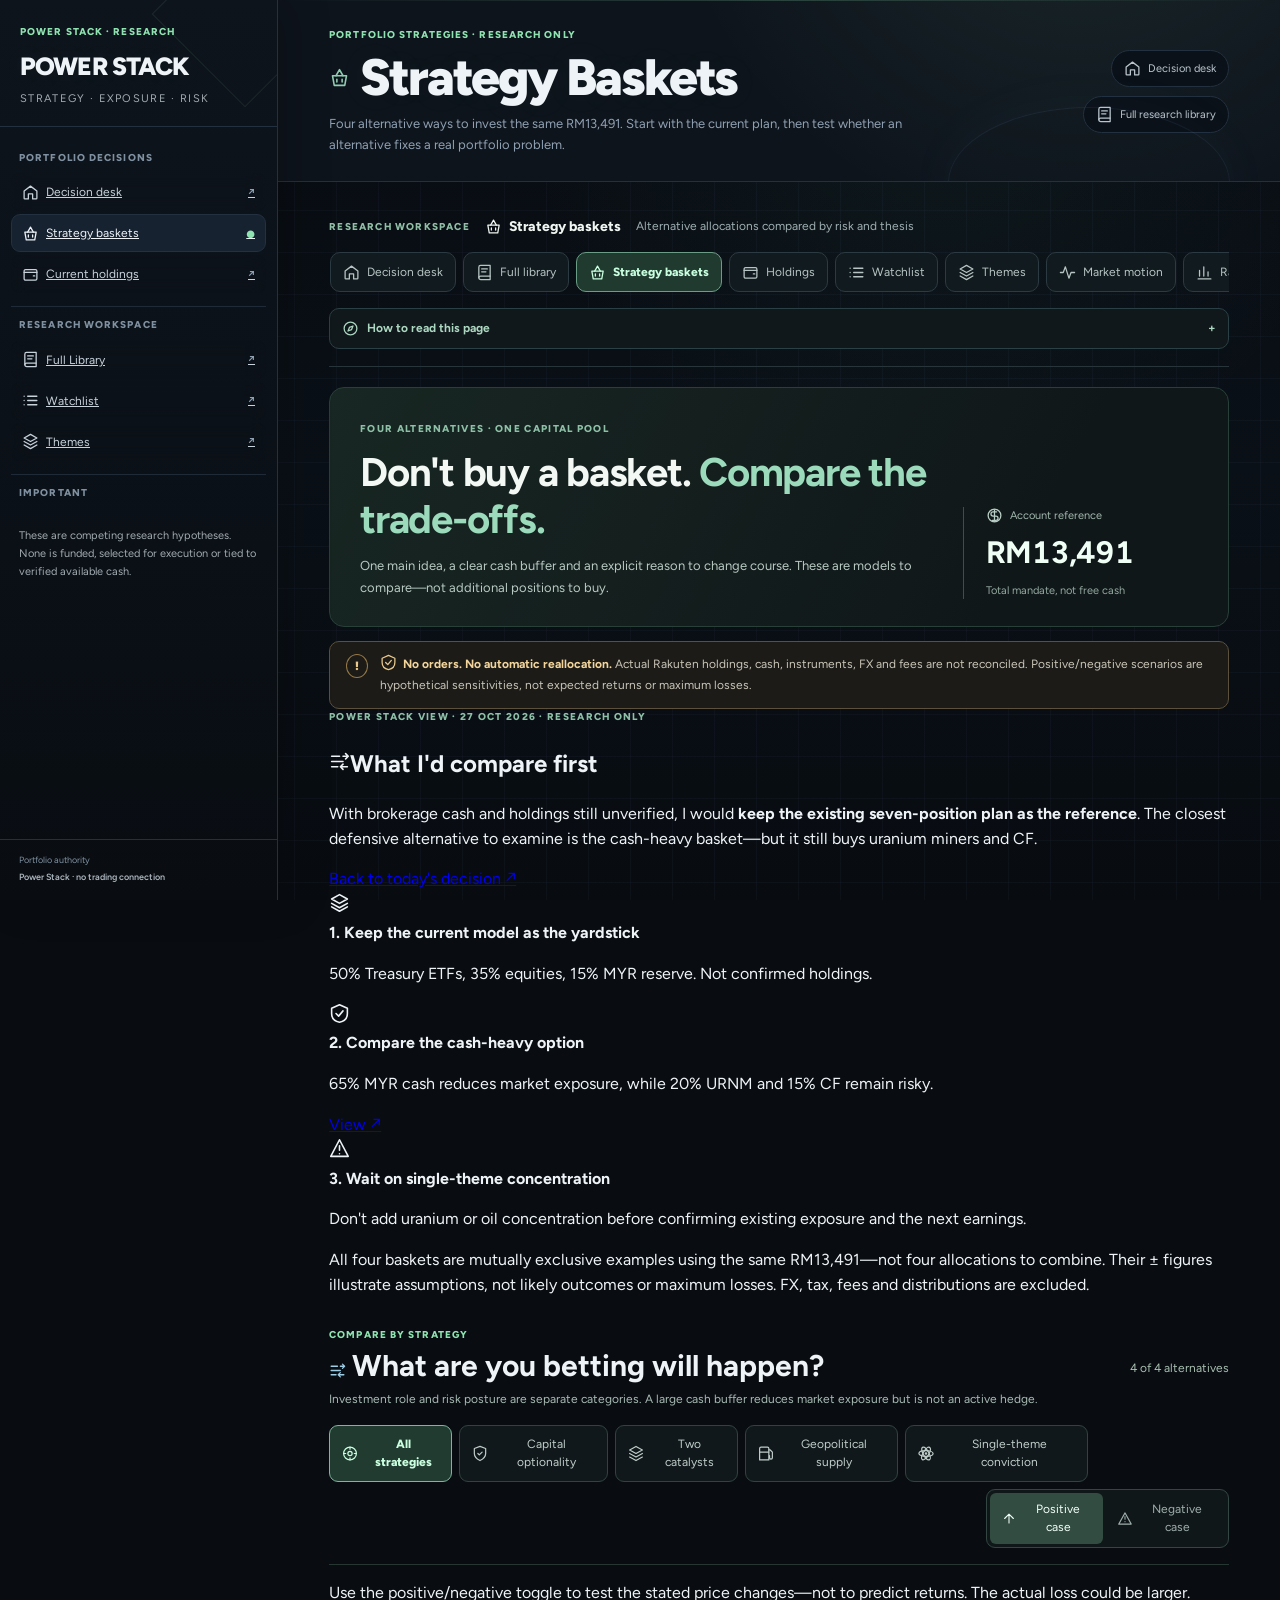
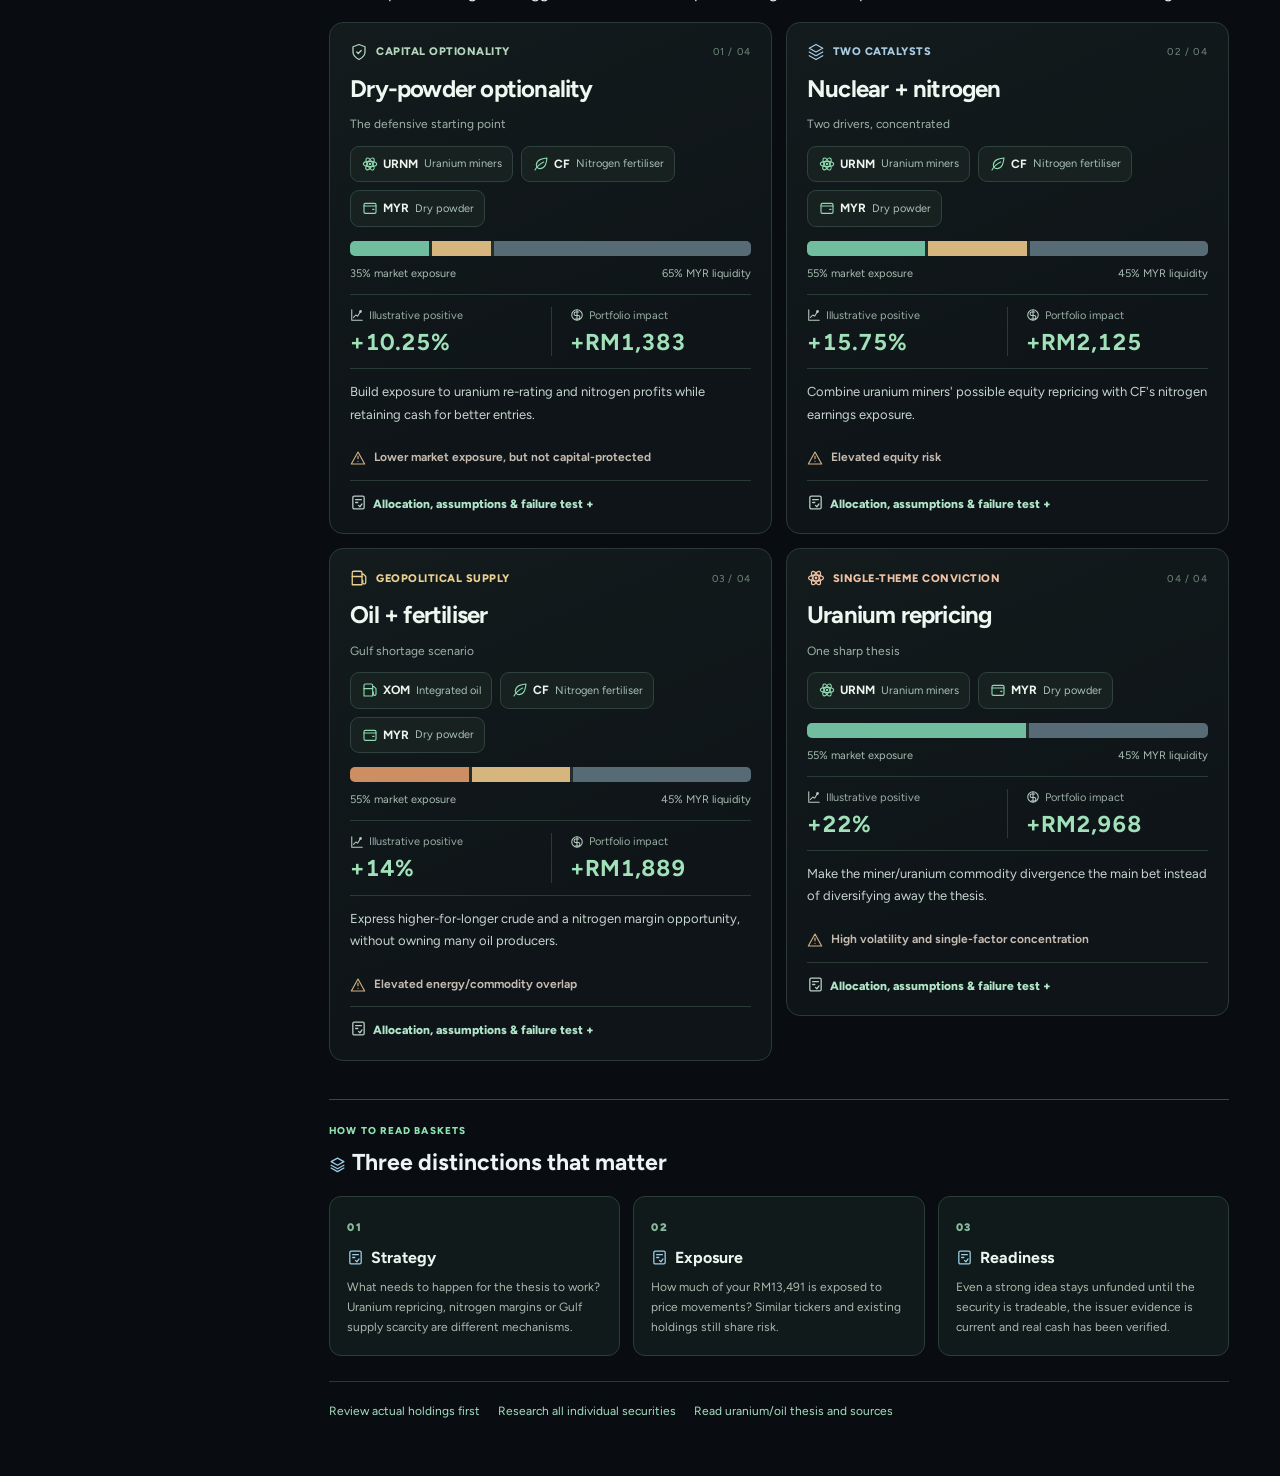
==== commit c1258f0a: "Explain which strategy to compare first and distinguish baskets from funded holdings" ====
--- a/baskets.html
+++ b/baskets.html
@@ -31,18 +31,26 @@
 </aside>
 <div class="workspace">
 <header class="topbar basket-topbar">
-<div><div class="eyebrow">PORTFOLIO STRATEGIES · RESEARCH ONLY</div><h1>Strategy Baskets</h1><p>Choose the market thesis first. Compare the risks before deciding which securities, if any, deserve the same RM13,491.</p></div>
+<div><div class="eyebrow">PORTFOLIO STRATEGIES · RESEARCH ONLY</div><h1>Strategy Baskets</h1><p>Four alternative ways to invest the same RM13,491. Start with the current plan, then test whether an alternative fixes a real portfolio problem.</p></div>
 <div class="top-actions"><a class="ghost-link" href="index.html">Decision desk</a><a class="ghost-link" href="research-library.html">Full research library</a></div>
 </header>
 <main class="main-content basket-main">
 <section class="basket-hero" aria-label="Basket status">
-<div class="basket-hero-text"><span class="basket-label">FOUR ALTERNATIVES · ONE CAPITAL POOL</span><h2>Less diversification. <em>More intention.</em></h2><p>One main idea, a clear cash buffer and an explicit reason to change course. These are models to compare—not additional positions to buy.</p></div>
+<div class="basket-hero-text"><span class="basket-label">FOUR ALTERNATIVES · ONE CAPITAL POOL</span><h2>Don&#39;t buy a basket. <em>Compare the trade-offs.</em></h2><p>One main idea, a clear cash buffer and an explicit reason to change course. These are models to compare—not additional positions to buy.</p></div>
 <div class="basket-hero-number"><span>Account reference</span><strong>RM13,491</strong><small>Total mandate, not free cash</small></div>
 </section>
 <div class="basket-baseline" role="note"><span class="basket-baseline-mark" aria-hidden="true">!</span><p><strong>No orders. No automatic reallocation.</strong> Actual Rakuten holdings, cash, instruments, FX and fees are not reconciled. Positive/negative scenarios are hypothetical sensitivities, not expected returns or maximum losses.</p></div>
+<section class="basket-adviser" id="basket-adviser" aria-labelledby="basket-adviser-title">
+<div class="basket-adviser-heading"><div><div class="basket-label">POWER STACK VIEW · 27 OCT 2026 · RESEARCH ONLY</div><h2 id="basket-adviser-title"><svg class="basket-guidance-glyph" width="21" height="21" viewBox="0 0 24 24" aria-hidden="true"><use href="assets/market-iconography/sprite.svg#bb-compare"></use></svg>What I'd compare first</h2><p>With brokerage cash and holdings still unverified, I would <strong>keep the existing seven-position plan as the reference</strong>. The closest defensive alternative to examine is the cash-heavy basket—but it still buys uranium miners and CF.</p></div><a href="index.html#decision-brief" class="basket-return">Back to today's decision ↗</a></div>
+<div class="basket-adviser-steps" id="basket-adviser-steps"><div class="basket-adviser-step"><svg class="basket-guidance-glyph" width="21" height="21" viewBox="0 0 24 24" aria-hidden="true"><use href="assets/market-iconography/sprite.svg#bb-layers"></use></svg><div><strong>1. Keep the current model as the yardstick</strong><p>50% Treasury ETFs, 35% equities, 15% MYR reserve. Not confirmed holdings.</p></div></div>
+<div class="basket-adviser-step"><svg class="basket-guidance-glyph" width="21" height="21" viewBox="0 0 24 24" aria-hidden="true"><use href="assets/market-iconography/sprite.svg#bb-shield"></use></svg><div><strong>2. Compare the cash-heavy option</strong><p>65% MYR cash reduces market exposure, while 20% URNM and 15% CF remain risky.</p></div><a href="#basket-dry-powder">View ↗</a></div>
+<div class="basket-adviser-step"><svg class="basket-guidance-glyph" width="21" height="21" viewBox="0 0 24 24" aria-hidden="true"><use href="assets/market-iconography/sprite.svg#bb-risk"></use></svg><div><strong>3. Wait on single-theme concentration</strong><p>Don't add uranium or oil concentration before confirming existing exposure and the next earnings.</p></div></div></div>
+<p id="basket-adviser-caution" class="basket-adviser-caution">All four baskets are mutually exclusive examples using the same RM13,491—not four allocations to combine. Their ± figures illustrate assumptions, not likely outcomes or maximum losses. FX, tax, fees and distributions are excluded.</p>
+</section>
 <section class="basket-section" aria-labelledby="basket-compare-title">
-<div class="basket-heading"><div><div class="eyebrow">COMPARE BY STRATEGY</div><h2 id="basket-compare-title">Which outcome are you positioning for?</h2><p>Investment role and risk posture are separate categories. A large cash buffer reduces market exposure but is not an active hedge.</p></div><span class="basket-count" id="basket-count" aria-live="polite">Loading research…</span></div>
+<div class="basket-heading"><div><div class="eyebrow">COMPARE BY STRATEGY</div><h2 id="basket-compare-title">What are you betting will happen?</h2><p>Investment role and risk posture are separate categories. A large cash buffer reduces market exposure but is not an active hedge.</p></div><span class="basket-count" id="basket-count" aria-live="polite">Loading research…</span></div>
 <div id="basket-filters" class="basket-filters" role="group" aria-label="Filter strategies"><span>Loading categories…</span></div>
+<p class="basket-scenario-instruction" id="basket-scenario-instruction">Use the positive/negative toggle to test the stated price changes—not to predict returns. The actual loss could be larger.</p>
 <div id="basket-grid" class="basket-grid"><p class="basket-loading">Loading basket comparison…</p></div>
 </section>
 <section class="basket-logic" aria-labelledby="basket-logic-title">
--- a/styles.css
+++ b/styles.css
@@ -262,3 +262,59 @@
 .score-line.score-unrated .bar-track,.row-meter.score-unrated .row-meter-track{opacity:.38}
 .score-line.score-unrated .bar-fill{width:0!important}
 .idea-card .card-tags .tag:empty{display:none}
+
+
+/* Full Library V2: research results first; external macro feed is optional evidence. */
+.ps-library-page .single-context{display:block;grid-template-columns:none;min-width:0}
+.ps-library-page .single-context .context-copy{width:100%;max-width:100%;min-width:0;overflow-wrap:anywhere}
+.ps-library-page .context-panel .context-copy{font-size:13px;line-height:1.6;overflow-wrap:anywhere}
+.ps-library-page .context-head{flex-wrap:wrap;align-items:start;gap:8px 24px}
+.ps-library-page .context-head>div:first-child{min-width:0;flex:1 1 280px}
+.ps-library-page .context-head h2{font-size:19px;line-height:1.25}
+.ps-library-page .context-meta{flex:0 1 auto;max-width:100%;font-size:11px;line-height:1.5;color:#a3b7b3;overflow-wrap:anywhere}
+.ps-library-page .macro-section-title{font-size:11px}
+.ps-library-page .context-themes{margin-top:13px}
+.ps-library-page .theme-signal{min-width:0}
+.ps-library-page .signal-driver{font-size:12px;line-height:1.55;overflow-wrap:anywhere}
+.ps-library-page .signal-name{font-size:13px}
+.ps-library-page .signal-score{font-size:11px}
+.ps-library-page .signal-freshness{font-size:10px;line-height:1.45;overflow-wrap:anywhere;text-transform:none}
+.ps-library-page .context-rule{font-size:11px;line-height:1.55;color:#afc1bd}
+.ps-library-page .ps-library-action-boundary{margin:12px 0;padding:12px 14px;border-radius:10px;border:1px solid #3d6957;background:#172a22;color:#d6e8dd}
+.ps-library-page .ps-library-action-boundary b{color:#ade8c9}
+.ps-library-page .ps-sidebar-market-source summary{list-style:none;display:flex;align-items:center;justify-content:space-between;gap:8px;padding:9px 10px;border-radius:7px;color:#a9bdb5;font-size:11px;font-weight:700;cursor:pointer}
+.ps-library-page .ps-sidebar-market-source summary::-webkit-details-marker{display:none}
+.ps-library-page .ps-sidebar-market-source summary:after{content:'+';margin-left:auto;color:#91aa9b}
+.ps-library-page .ps-sidebar-market-source[open] summary:after{content:'−'}
+.ps-library-page .ps-sidebar-market-source .live-dot{margin-left:8px;flex-shrink:0}
+.ps-library-page .ps-macro-evidence{margin-top:24px;margin-bottom:12px;border:1px solid #344841;background:#111d1d;border-radius:14px;overflow:hidden}
+.ps-library-page .ps-macro-evidence>summary{cursor:pointer;display:flex;align-items:center;gap:12px;min-height:67px;padding:15px 20px;list-style:none}
+.ps-library-page .ps-macro-evidence>summary::-webkit-details-marker{display:none}
+.ps-library-page .ps-macro-evidence>summary:hover{background:#182727}
+.ps-library-page .ps-macro-evidence>summary:focus-visible,.ps-library-page .ps-sidebar-market-source summary:focus-visible{outline:2px solid #9ce8bd;outline-offset:-2px}
+.ps-library-page .ps-macro-evidence-icon{display:grid;place-items:center;width:36px;height:36px;flex-shrink:0;border-radius:11px;background:#243f36;color:#a6e6bf;font-size:19px}
+.ps-library-page .ps-macro-evidence-summary{display:grid;gap:3px;flex:1 1 auto;min-width:0}
+.ps-library-page .ps-macro-evidence-summary strong{font-size:14px;color:#e5f0ec}
+.ps-library-page .ps-macro-evidence-summary small{font-size:11px;color:#a9bcb5;line-height:1.5}
+.ps-library-page .ps-macro-evidence-status{font-size:11px;color:#d9c598;text-align:right;font-variant-numeric:tabular-nums}
+.ps-library-page .ps-macro-evidence-chevron{font-size:20px;color:#9fbcb1;transition:transform .15s}
+.ps-library-page .ps-macro-evidence[open] .ps-macro-evidence-chevron{transform:rotate(180deg)}
+.ps-library-page .ps-macro-evidence-inner{padding:17px;border-top:1px solid #324c40;display:grid;gap:14px}
+.ps-library-page .ps-macro-evidence .context-panel{margin-bottom:0}
+.ps-library-page .ps-macro-evidence .rate-home,.ps-library-page .ps-macro-evidence .bond-home,.ps-library-page .ps-macro-evidence .motion-home{margin:0;min-width:0}
+.ps-library-page .control-row{margin-top:12px}
+.ps-library-page .ps-macro-evidence .eyebrow{font-size:10px}
+@media(max-width:900px){
+ .ps-library-page .ps-macro-evidence-status{max-width:175px}
+}
+@media(max-width:650px){
+ .ps-library-page .ps-macro-evidence>summary{flex-wrap:wrap;padding:13px;gap:9px}
+ .ps-library-page .ps-macro-evidence-status{order:4;flex-basis:100%;max-width:none;text-align:left;padding-left:46px}
+ .ps-library-page .ps-macro-evidence-inner{padding:11px}
+ .ps-library-page .context-head{display:grid}
+ .ps-library-page .context-meta{text-align:left}
+}
+@media(prefers-reduced-motion:reduce){.ps-library-page .ps-macro-evidence-chevron{transition:none}}
+
+/* Research-library metrics: show the shared priority/low-dependency subset and independently labelled totals. */
+.ps-library-page #summaryStats .summary-card small{display:block;margin-top:7px;font-size:10px;line-height:1.5;color:#9fb0bb;text-transform:none;letter-spacing:0}
--- a/ps-ux.css
+++ b/ps-ux.css
@@ -1,3 +1,4 @@
+@import url("https://fonts.googleapis.com/css2?family=Figtree:wght@400;500;600;700;800;900&display=swap");
 /* Power Stack navigation/readability layer. Only iconography is applied to the public advisory front page. */
 .ps-icon{width:17px;height:17px;flex:0 0 17px;vertical-align:-3px;color:currentColor}
 .ps-link-with-icon,.ps-link-icon-text{display:inline-flex;align-items:center;gap:7px}
@@ -110,3 +111,182 @@
 .ps-deep-ux #exposureNav .nav-item.active{background:#1e382d;border-color:#4b7c63;color:#e0f5e9}
 .ps-deep-ux .ps-research-navigator{scroll-margin-top:20px}
 @media(max-width:660px){.ps-exposure-explainer{padding:13px}.ps-front-icons .adv-title-row>.adv-link-row{gap:9px}}
+
+/* Library: a quiet filter rail, not a second brand hero or a mini dashboard. */
+.ps-library-page .brand-block.library-filter-heading{
+  display:flex;align-items:center;justify-content:space-between;gap:12px;
+  flex:0 0 auto;min-height:56px;padding:15px 19px;
+  overflow:visible;border-bottom:1px solid #243039;background:#0e151c;
+}
+.ps-library-page .library-filter-heading::after{display:none}
+.ps-library-page .library-filter-title{
+  color:#e4ede8;font-size:14px;line-height:1.3;font-weight:750;letter-spacing:-.02em;
+}
+.ps-library-page .library-filter-helper{
+  color:#81968c;font-size:10px;line-height:1.4;white-space:nowrap;
+}
+.ps-library-page .side-scroll{
+  min-height:0;padding:9px 12px 24px;overscroll-behavior:contain;
+  scrollbar-width:thin;scrollbar-color:#3a4c48 transparent;
+}
+.ps-library-page .side-scroll .side-section{padding:15px 1px 13px}
+.ps-library-page .side-scroll .side-section.library-universe{padding:6px 1px 11px}
+.ps-library-page .side-scroll .side-heading{
+  padding:0 10px 8px;color:#869a9f;font-size:10px;letter-spacing:.09em;
+  font-weight:700;
+}
+.ps-library-page .side-scroll .side-micro{padding:0 10px 10px;font-size:10px;line-height:1.5}
+.ps-library-page .side-scroll .mini-track{display:none}
+.ps-library-page .side-scroll .side-nav{gap:2px}
+.ps-library-page .side-scroll .nav-item{
+  position:relative;min-height:37px;padding:9px 11px;border-radius:8px;
+  background:transparent;border:1px solid transparent;color:#b9c9c7;
+  box-shadow:none;transition:background-color .15s,border-color .15s;
+}
+.ps-library-page .side-scroll .nav-item:hover{background:#15221f;border-color:#2a4039;color:#edf8f1}
+.ps-library-page .side-scroll .nav-item.active{
+  color:#e9f6ee;background:#172b23;border-color:#345747;
+  box-shadow:inset 3px 0 #8dddab;
+}
+.ps-library-page .side-scroll .nav-top{font-size:12px;line-height:1.45}
+.ps-library-page .side-scroll .nav-top span{min-width:0}
+.ps-library-page .side-scroll .nav-top b{
+  flex-shrink:0;font-size:11px;font-weight:650;font-variant-numeric:tabular-nums;color:#98aca7;
+}
+.ps-library-page .side-scroll .nav-item.active .nav-top b{color:#a7e6c0}
+.ps-library-page #allIdeasNav .all-ideas{
+  width:100%;min-height:40px;padding:10px 12px;background:transparent;border-color:transparent;
+}
+.ps-library-page #allIdeasNav .all-ideas.active{background:#172b23;border-color:#345747}
+.ps-library-page #allIdeasNav .all-ideas .nav-top span{font-weight:700;color:inherit}
+.ps-library-page .side-scroll .nav-item:focus-visible{
+  outline:2px solid #9edfb9;outline-offset:2px;
+}
+.ps-deep-ux.ps-library-page .topbar{align-items:flex-start;flex-wrap:wrap;gap:18px 28px}
+.ps-library-page .library-identity{flex:1 1 390px;min-width:0;max-width:770px}
+.ps-library-page .library-wordmark{display:inline-flex;align-items:center;gap:5px;margin:0 0 15px;color:#f1f5f0;text-decoration:none;font-size:16px;font-weight:850;letter-spacing:-.045em;line-height:1.3}
+.ps-library-page .library-wordmark em{color:#a9e6c4;font-style:normal}
+.ps-library-page .library-wordmark:hover{color:#fff}
+.ps-library-page .library-wordmark:focus-visible{outline:2px solid #9edfb9;outline-offset:4px;border-radius:2px}
+.ps-library-page .library-identity>.eyebrow{color:#9dc5b2;margin-bottom:2px}
+.ps-deep-ux.ps-library-page .topbar h1{margin:6px 0 12px;font-size:clamp(35px,4vw,56px);letter-spacing:-.05em;line-height:1.05}
+.ps-library-page .library-identity #viewSubtitle{max-width:70ch}
+.ps-library-page .topbar .top-actions{flex:0 1 520px;align-items:flex-start}
+@media(max-width:1170px){
+  .ps-library-page .topbar .top-actions{flex:1 1 100%;justify-content:flex-start}
+}
+@media(max-width:900px){
+  .ps-library-page .side-scroll{max-height:340px;overflow-y:auto}
+  .ps-library-page .library-wordmark{margin-bottom:11px}
+  .ps-deep-ux.ps-library-page .topbar{gap:16px}
+}
+@media(max-width:650px){
+  .ps-library-page .side-scroll{max-height:275px;padding-bottom:14px}
+  .ps-library-page .brand-block.library-filter-heading{min-height:50px;padding:12px 16px}
+}
+@media(prefers-reduced-motion:reduce){
+  .ps-library-page .side-scroll .nav-item{transition:none}
+}
+
+/* Library header: one permanent title, a restrained status/exit, then horizontal workspace navigation. */
+.ps-deep-ux.ps-library-page .topbar{
+  min-height:0;padding:23px clamp(20px,3.25vw,42px) 23px;
+  align-items:flex-start;justify-content:space-between;flex-wrap:wrap;gap:16px 24px;
+}
+.ps-library-page .library-identity{flex:1 1 390px;max-width:730px;min-width:0}
+.ps-library-page .library-wordmark{font-size:15px;margin-bottom:16px}
+.ps-library-page .library-identity>.eyebrow{font-size:10px;letter-spacing:.11em}
+.ps-deep-ux.ps-library-page .topbar #libraryTitle{
+  font-size:clamp(32px,3vw,44px);font-weight:800;
+  letter-spacing:-.042em;line-height:1.14;margin:5px 0 8px;
+}
+.ps-library-page .library-identity #viewSubtitle{
+  max-width:66ch;font-size:12px;line-height:1.65;margin:0;color:#a5b8ba;
+}
+.ps-library-page .topbar .top-actions.library-utilities{
+  display:flex;align-items:center;justify-content:flex-end;
+  gap:9px;flex:0 1 auto;min-width:0;max-width:100%;flex-wrap:wrap;
+  margin-top:2px;
+}
+.ps-library-page .library-utilities .live-badge{
+  min-height:32px;font-size:10px;padding:6px 10px;
+  box-shadow:none;white-space:nowrap;
+}
+.ps-library-page .library-utilities .library-desk-link{
+  display:inline-flex;align-items:center;
+  min-height:32px;padding:6px 10px;font-size:11px;font-weight:650;
+  color:#bcd5c7;background:transparent;border:1px solid #33473d;
+  border-radius:8px;text-decoration:none;white-space:nowrap;box-shadow:none;
+}
+.ps-library-page .library-utilities .library-desk-link:hover{color:#e8faee;border-color:#659e80}
+.ps-library-page .ps-research-context{display:none}
+.ps-library-page .ps-research-navigator{
+  margin:0 0 16px;padding:3px 0 12px;
+  border-bottom:1px solid #263632;
+}
+.ps-library-page .ps-view-switch{gap:5px;padding:2px 1px 7px}
+.ps-library-page .ps-view-switch a{
+  min-height:34px;padding:7px 10px;font-size:11px;
+  border:1px solid transparent;background:transparent;color:#abbdba;
+  border-radius:8px;
+}
+.ps-library-page .ps-view-switch a:hover{border-color:#33483d;background:#14231c}
+.ps-library-page .ps-view-switch a[aria-current="page"]{
+  background:#1d3429;border-color:#48715b;color:#d7f6e4;
+}
+.ps-library-page .ps-reading-guide{margin-top:2px;border-color:#243a31;background:transparent}
+.ps-library-page .ps-reading-guide summary{font-size:11px;padding:8px 11px}
+@media(max-width:1050px){
+  .ps-library-page .topbar .top-actions.library-utilities{flex:1 1 100%;justify-content:flex-start;margin-top:0}
+}
+@media(max-width:650px){
+  .ps-deep-ux.ps-library-page .topbar{padding:18px 16px 19px;gap:12px}
+  .ps-library-page .library-wordmark{margin-bottom:12px}
+  .ps-deep-ux.ps-library-page .topbar #libraryTitle{font-size:34px}
+}
+
+/* Full Library navigation: an actual top-level tab bar, not a row of action pills.
+   The rest of Power Stack's secondary pages retain their original navigation. */
+body.ps-library-page .ps-research-navigator.ps-library-nav {
+  width:100%; min-width:0;
+  margin:0; padding:0 clamp(20px,3.25vw,42px);
+  background:#10171d; border-top:0; border-bottom:1px solid #2a373c;
+  box-shadow:inset 0 1px rgba(255,255,255,.025);
+}
+body.ps-library-page .ps-library-tabs {
+  display:flex; flex-wrap:nowrap; justify-content:flex-start; align-items:stretch;
+  gap:clamp(4px,.8vw,11px); overflow-x:auto; overscroll-behavior-x:contain;
+  margin:0; padding:0; scrollbar-width:thin; scrollbar-color:#34463e transparent;
+}
+body.ps-library-page .ps-library-tabs a {
+  position:relative; display:inline-flex; align-items:center; justify-content:center;
+  flex:0 0 auto; min-height:48px; padding:0 clamp(9px,1vw,15px);
+  border:0; border-bottom:2px solid transparent; border-radius:0;
+  background:transparent; box-shadow:none; text-decoration:none;
+  color:#a5b8b6; font-size:12px; font-weight:600; letter-spacing:.005em;
+  line-height:1.3; white-space:nowrap;
+  transition:color .15s ease, border-color .15s ease;
+}
+body.ps-library-page .ps-library-tabs a:hover {
+  background:transparent; border-color:transparent; border-bottom-color:#517765;
+  color:#e3f0e9;
+}
+body.ps-library-page .ps-library-tabs a[aria-current="page"],
+body.ps-library-page .ps-library-tabs a[aria-current="page"]:hover {
+  background:transparent; border-color:transparent; border-bottom-color:#9ed9b5;
+  color:#e5f8ec; font-weight:750;
+}
+body.ps-library-page .ps-library-tabs a:focus-visible {
+  outline:2px solid #9edfb9; outline-offset:-5px; border-radius:3px;
+}
+@media(max-width:900px){
+  body.ps-library-page .ps-research-navigator.ps-library-nav { padding:0 13px; }
+  body.ps-library-page .ps-library-tabs { gap:3px; }
+  body.ps-library-page .ps-library-tabs a { min-height:44px; padding:0 12px; font-size:12px; }
+}
+@media(prefers-reduced-motion:reduce){
+  body.ps-library-page .ps-library-tabs a {transition:none}
+}
+
+/* One lightweight brand typeface across Power Stack views. System font remains fallback. */
+body,button,input,select,textarea{font-family:"Figtree",system-ui,-apple-system,"Segoe UI",sans-serif}
